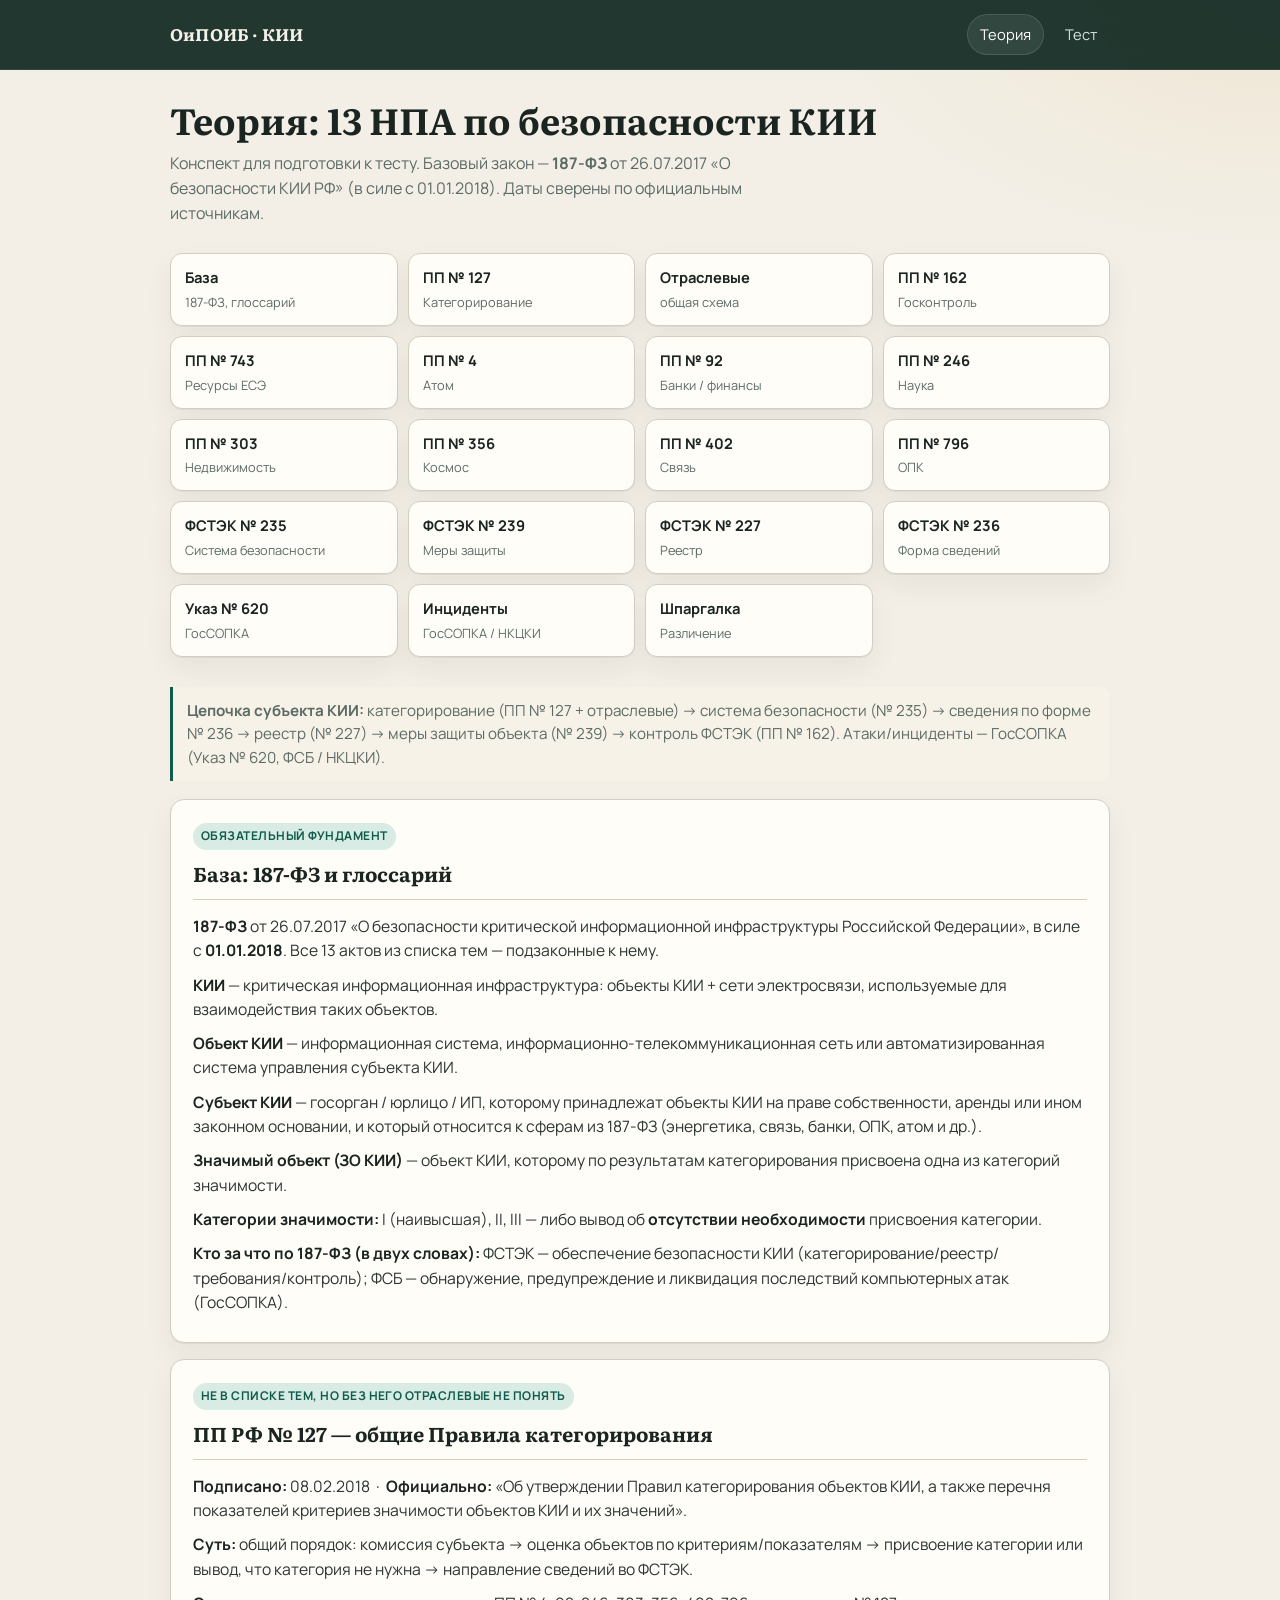
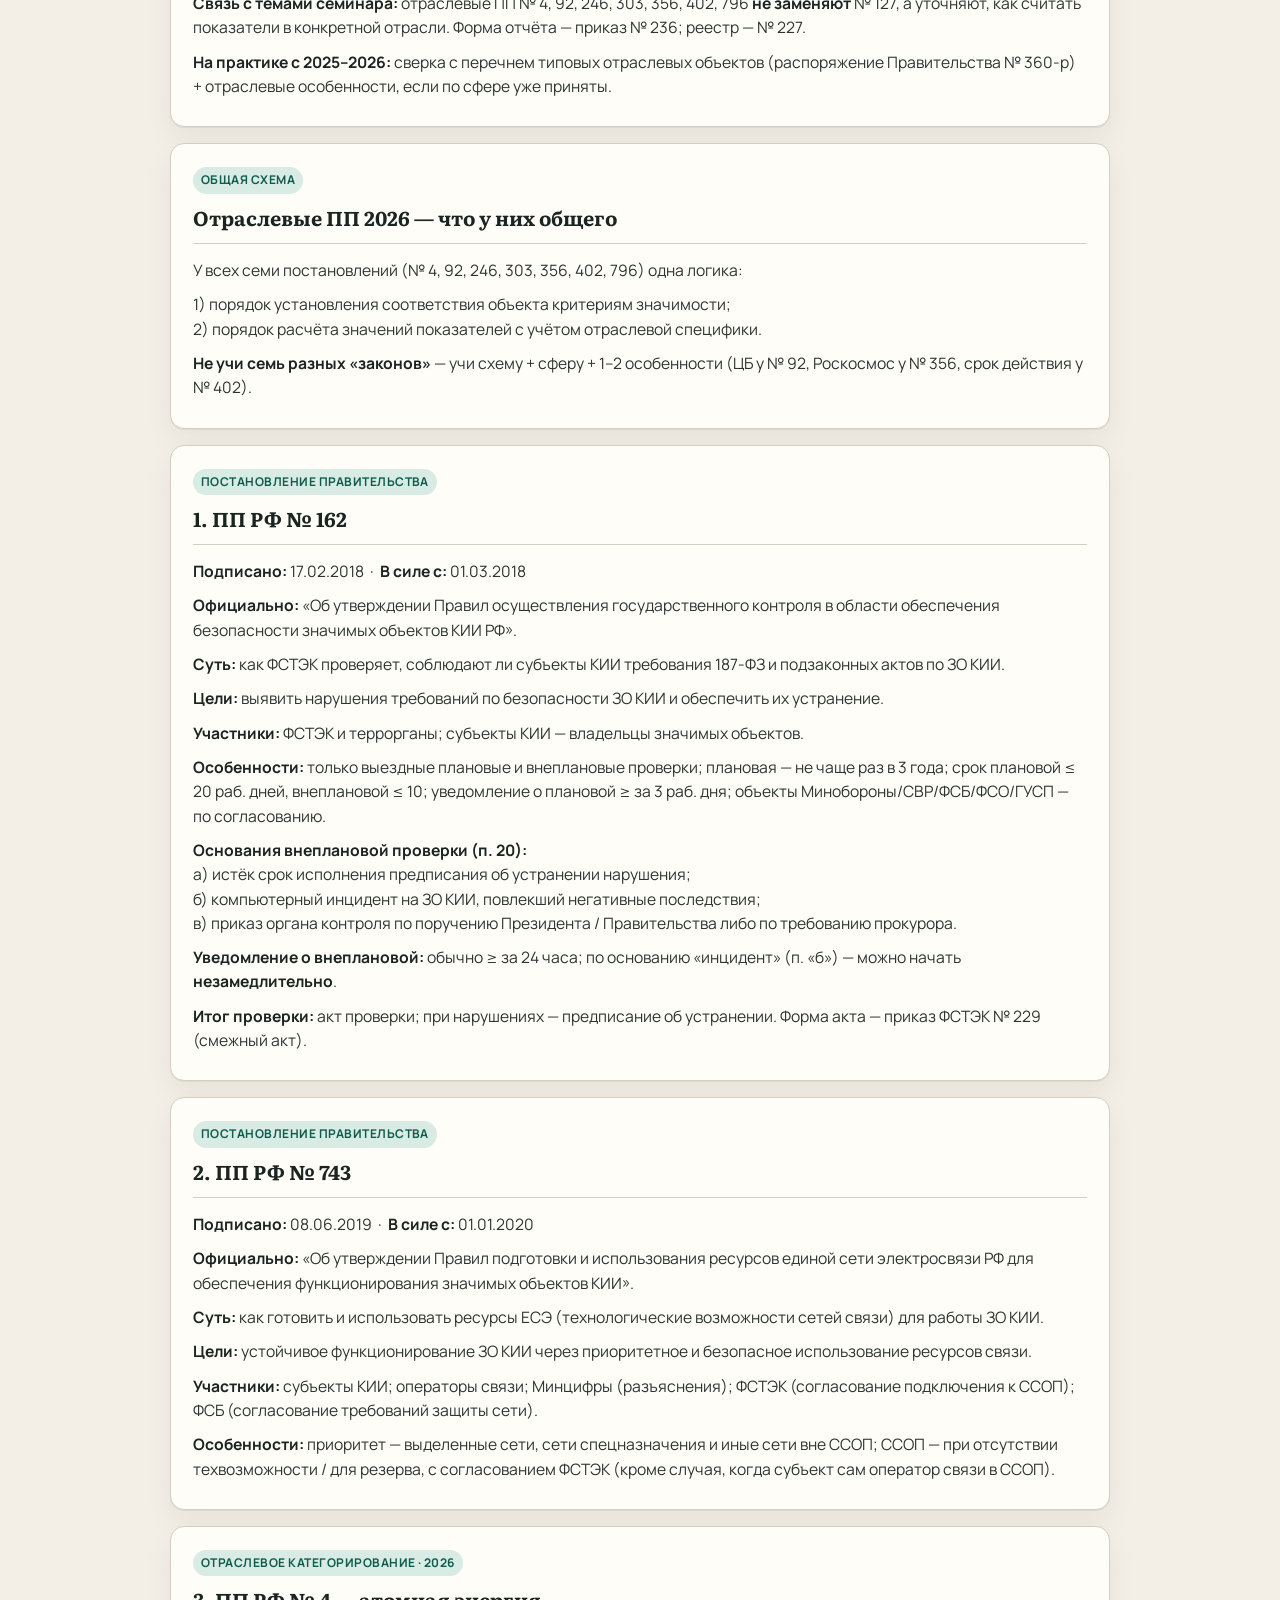
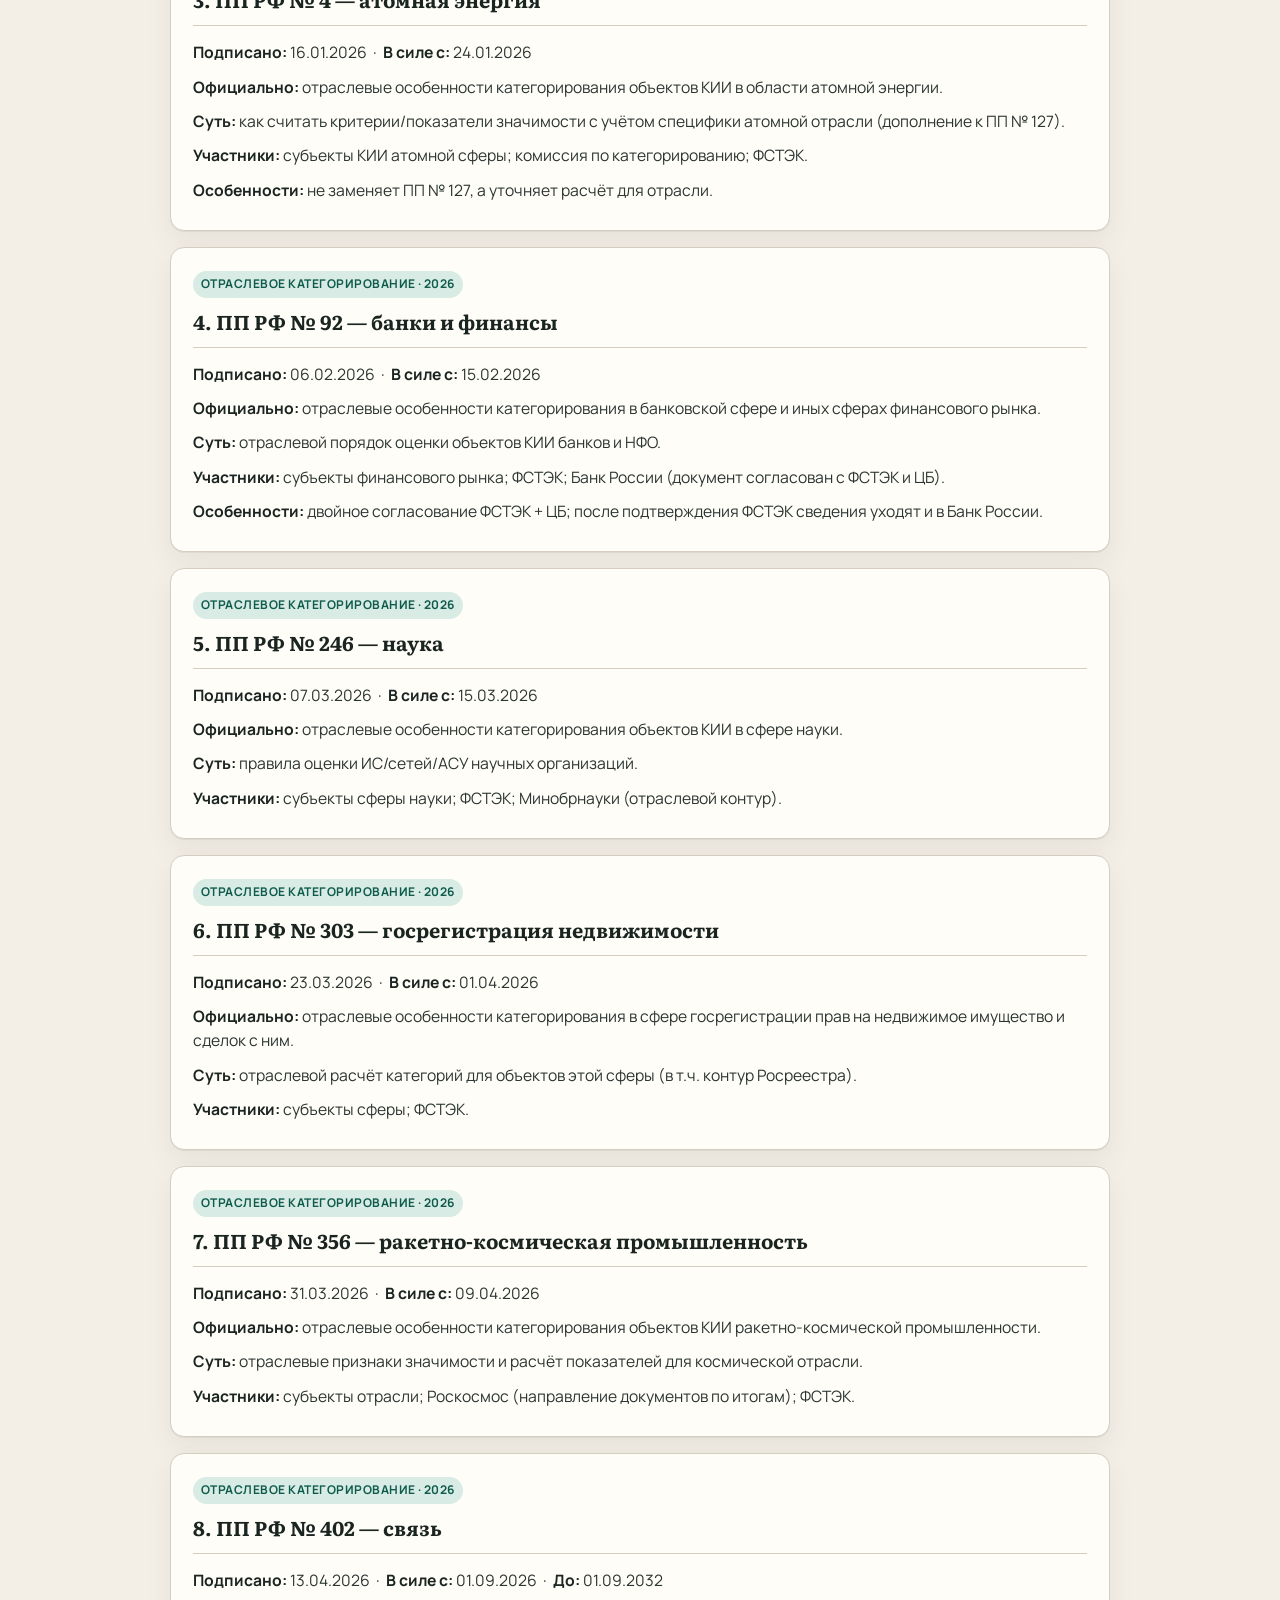
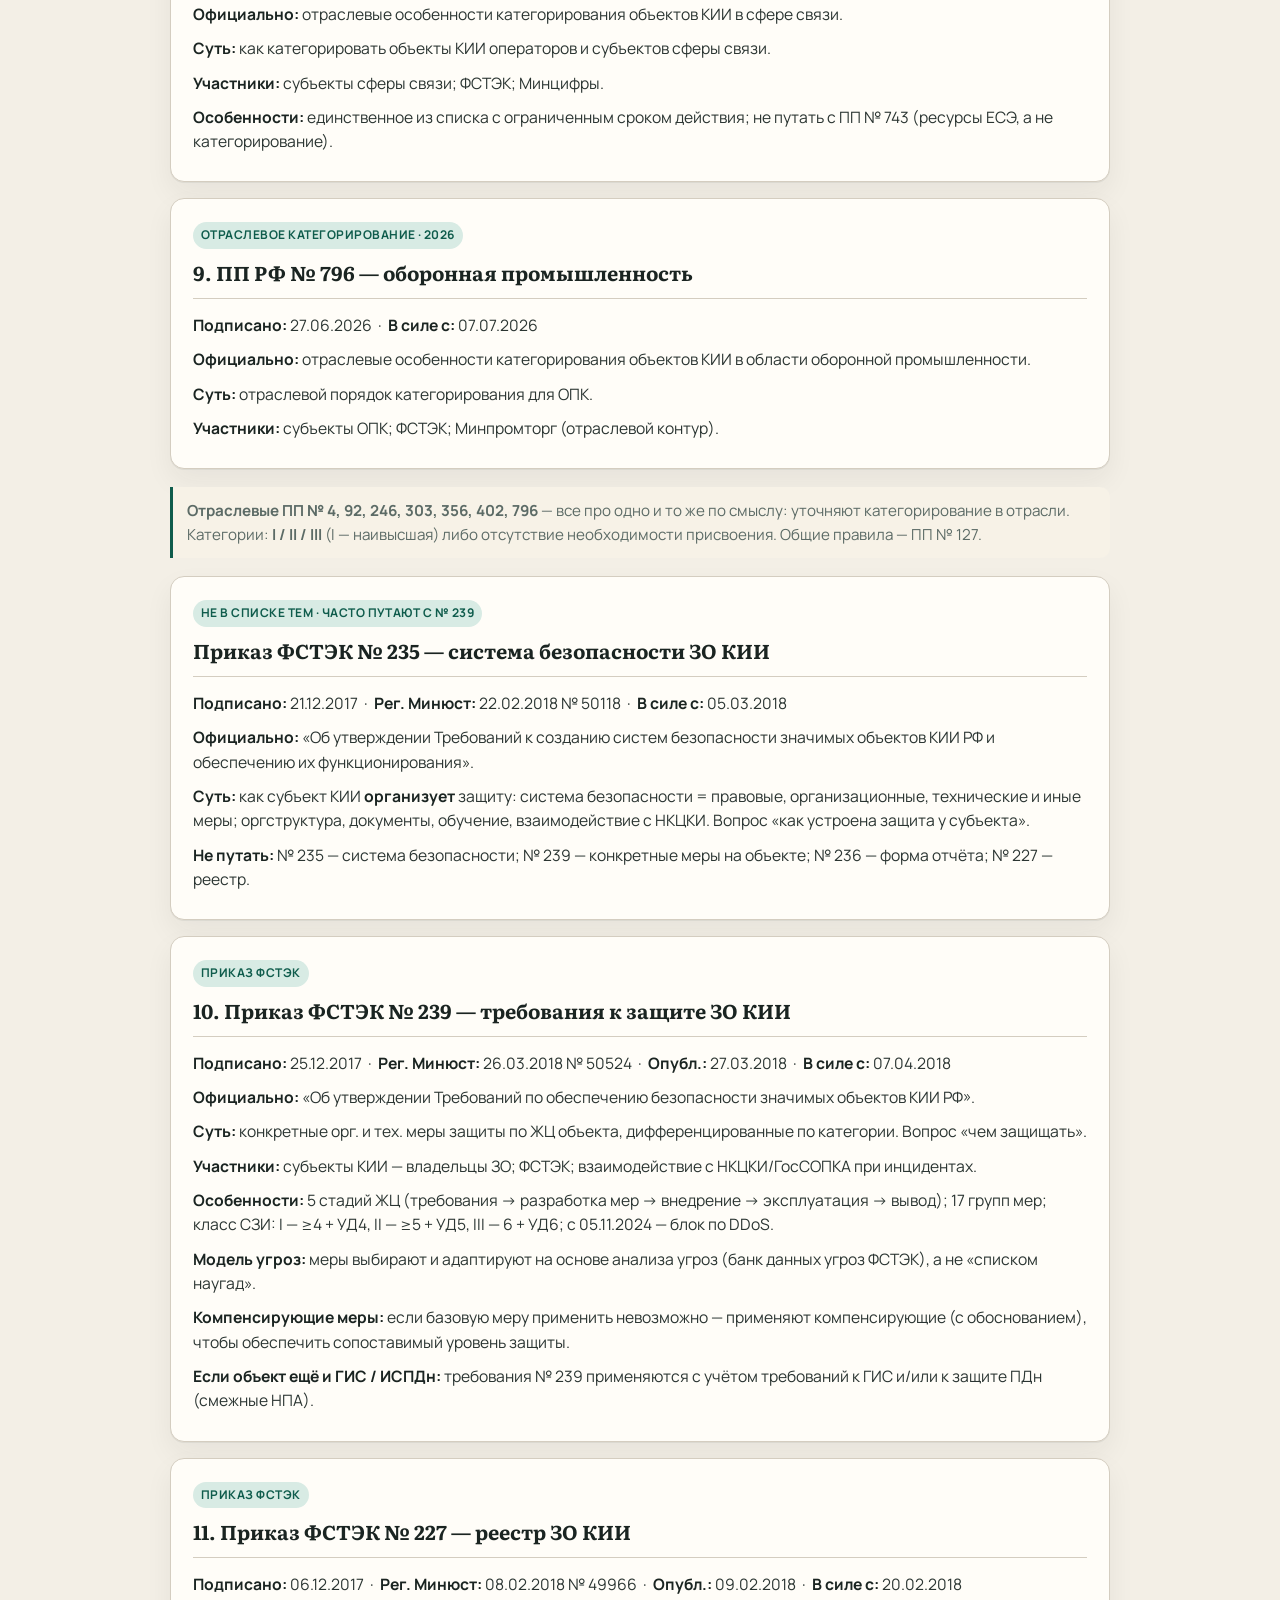
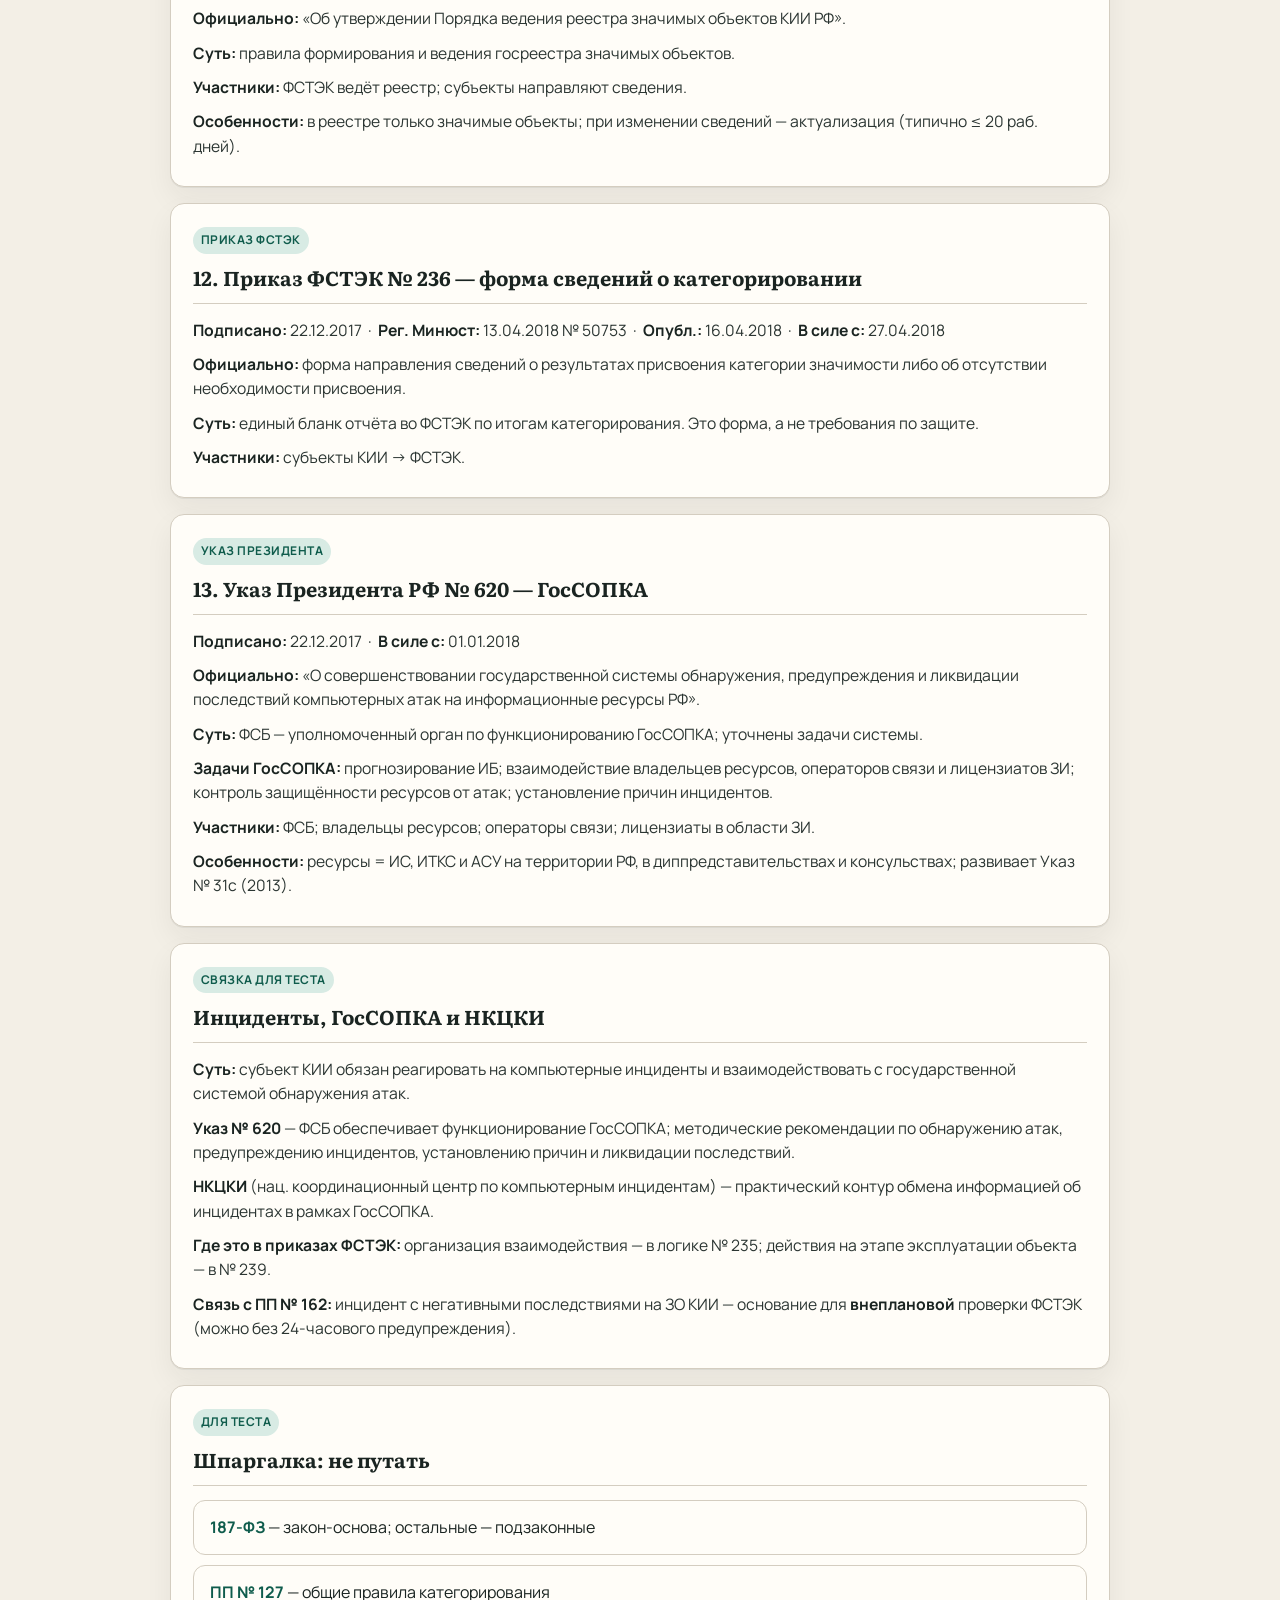
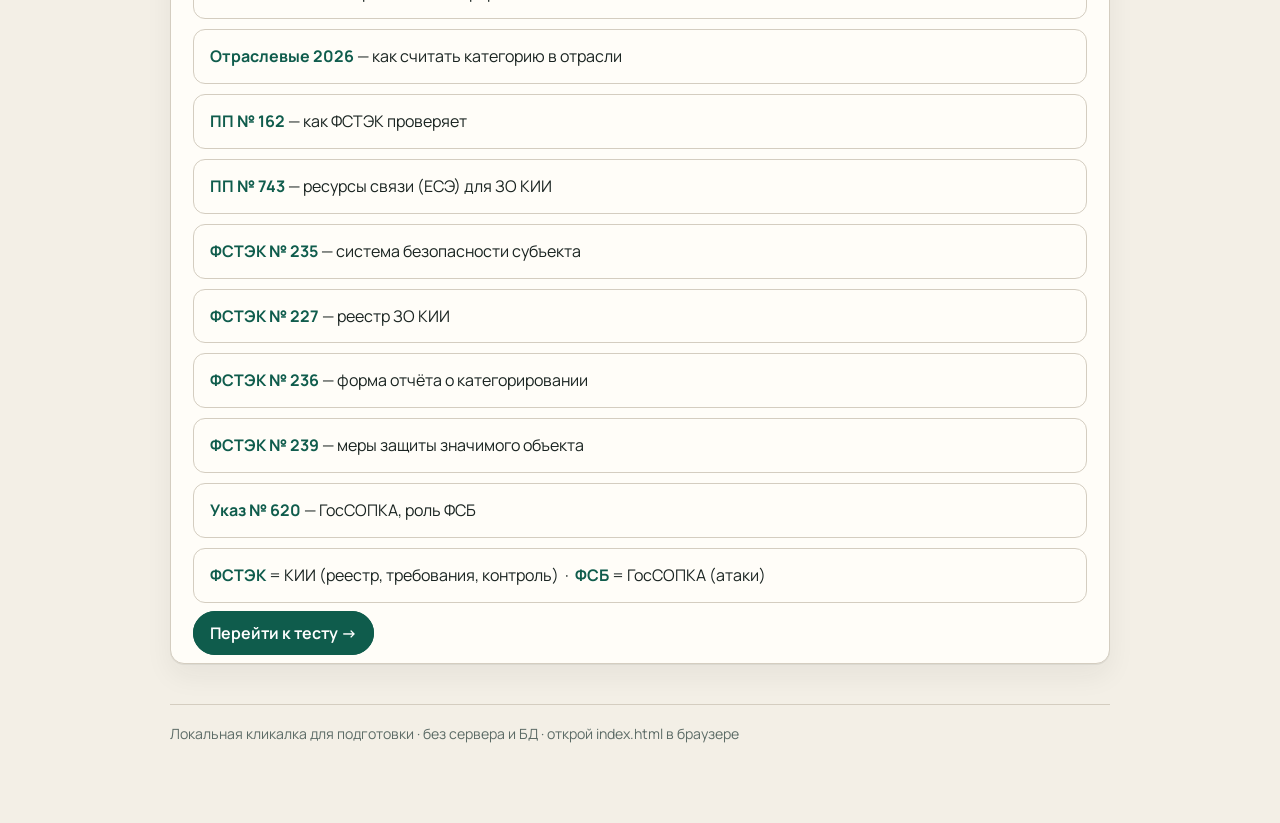
==== index.html @ 2109a276 "Add OiPOIB KII study site Static theory and quiz pages for exam prep." ====
<!DOCTYPE html>
<html lang="ru">
<head>
  <meta charset="UTF-8" />
  <meta name="viewport" content="width=device-width, initial-scale=1" />
  <title>ОиПОИБ — теория по КИИ</title>
  <link rel="preconnect" href="https://fonts.googleapis.com" />
  <link rel="preconnect" href="https://fonts.gstatic.com" crossorigin />
  <link href="https://fonts.googleapis.com/css2?family=Literata:opsz,wght@7..72,500;7..72,700&family=Manrope:wght@400;550;650;700&display=swap" rel="stylesheet" />
  <link rel="stylesheet" href="styles.css" />
</head>
<body>
  <header class="topbar">
    <div class="topbar-inner">
      <a class="brand" href="index.html">ОиПОИБ · КИИ</a>
      <nav class="nav">
        <a class="active" href="index.html">Теория</a>
        <a href="test.html">Тест</a>
      </nav>
    </div>
  </header>

  <main class="wrap">
    <section class="hero">
      <h1>Теория: 13 НПА по безопасности КИИ</h1>
      <p>
        Конспект для подготовки к тесту. Базовый закон —
        <b>187-ФЗ</b> от 26.07.2017 «О безопасности КИИ РФ» (в силе с 01.01.2018).
        Даты сверены по официальным источникам.
      </p>
    </section>

    <nav class="toc" aria-label="Содержание">
      <a href="#base"><b>База</b><small>187-ФЗ, глоссарий</small></a>
      <a href="#pp127"><b>ПП № 127</b><small>Категорирование</small></a>
      <a href="#sector"><b>Отраслевые</b><small>общая схема</small></a>
      <a href="#pp162"><b>ПП № 162</b><small>Госконтроль</small></a>
      <a href="#pp743"><b>ПП № 743</b><small>Ресурсы ЕСЭ</small></a>
      <a href="#pp4"><b>ПП № 4</b><small>Атом</small></a>
      <a href="#pp92"><b>ПП № 92</b><small>Банки / финансы</small></a>
      <a href="#pp246"><b>ПП № 246</b><small>Наука</small></a>
      <a href="#pp303"><b>ПП № 303</b><small>Недвижимость</small></a>
      <a href="#pp356"><b>ПП № 356</b><small>Космос</small></a>
      <a href="#pp402"><b>ПП № 402</b><small>Связь</small></a>
      <a href="#pp796"><b>ПП № 796</b><small>ОПК</small></a>
      <a href="#f235"><b>ФСТЭК № 235</b><small>Система безопасности</small></a>
      <a href="#f239"><b>ФСТЭК № 239</b><small>Меры защиты</small></a>
      <a href="#f227"><b>ФСТЭК № 227</b><small>Реестр</small></a>
      <a href="#f236"><b>ФСТЭК № 236</b><small>Форма сведений</small></a>
      <a href="#u620"><b>Указ № 620</b><small>ГосСОПКА</small></a>
      <a href="#incidents"><b>Инциденты</b><small>ГосСОПКА / НКЦКИ</small></a>
      <a href="#cheat"><b>Шпаргалка</b><small>Различение</small></a>
    </nav>

    <div class="note">
      <b>Цепочка субъекта КИИ:</b>
      категорирование (ПП № 127 + отраслевые) → система безопасности (№ 235) →
      сведения по форме № 236 → реестр (№ 227) → меры защиты объекта (№ 239) →
      контроль ФСТЭК (ПП № 162). Атаки/инциденты — ГосСОПКА (Указ № 620, ФСБ / НКЦКИ).
    </div>

    <!-- BASE -->
    <article class="doc" id="base">
      <div class="badge">Обязательный фундамент</div>
      <h2>База: 187-ФЗ и глоссарий</h2>
      <p class="field"><b>187-ФЗ</b> от 26.07.2017 «О безопасности критической информационной инфраструктуры Российской Федерации», в силе с <b>01.01.2018</b>. Все 13 актов из списка тем — подзаконные к нему.</p>
      <p class="field"><b>КИИ</b> — критическая информационная инфраструктура: объекты КИИ + сети электросвязи, используемые для взаимодействия таких объектов.</p>
      <p class="field"><b>Объект КИИ</b> — информационная система, информационно-телекоммуникационная сеть или автоматизированная система управления субъекта КИИ.</p>
      <p class="field"><b>Субъект КИИ</b> — госорган / юрлицо / ИП, которому принадлежат объекты КИИ на праве собственности, аренды или ином законном основании, и который относится к сферам из 187-ФЗ (энергетика, связь, банки, ОПК, атом и др.).</p>
      <p class="field"><b>Значимый объект (ЗО КИИ)</b> — объект КИИ, которому по результатам категорирования присвоена одна из категорий значимости.</p>
      <p class="field"><b>Категории значимости:</b> I (наивысшая), II, III — либо вывод об <b>отсутствии необходимости</b> присвоения категории.</p>
      <p class="field"><b>Кто за что по 187-ФЗ (в двух словах):</b> ФСТЭК — обеспечение безопасности КИИ (категорирование/реестр/требования/контроль); ФСБ — обнаружение, предупреждение и ликвидация последствий компьютерных атак (ГосСОПКА).</p>
    </article>

    <!-- 127 -->
    <article class="doc" id="pp127">
      <div class="badge">Не в списке тем, но без него отраслевые не понять</div>
      <h2>ПП РФ № 127 — общие Правила категорирования</h2>
      <p class="field"><b>Подписано:</b> 08.02.2018 &nbsp;·&nbsp; <b>Официально:</b> «Об утверждении Правил категорирования объектов КИИ, а также перечня показателей критериев значимости объектов КИИ и их значений».</p>
      <p class="field"><b>Суть:</b> общий порядок: комиссия субъекта → оценка объектов по критериям/показателям → присвоение категории или вывод, что категория не нужна → направление сведений во ФСТЭК.</p>
      <p class="field"><b>Связь с темами семинара:</b> отраслевые ПП № 4, 92, 246, 303, 356, 402, 796 <b>не заменяют</b> № 127, а уточняют, как считать показатели в конкретной отрасли. Форма отчёта — приказ № 236; реестр — № 227.</p>
      <p class="field"><b>На практике с 2025–2026:</b> сверка с перечнем типовых отраслевых объектов (распоряжение Правительства № 360-р) + отраслевые особенности, если по сфере уже приняты.</p>
    </article>

    <!-- sector common -->
    <article class="doc" id="sector">
      <div class="badge">Общая схема</div>
      <h2>Отраслевые ПП 2026 — что у них общего</h2>
      <p class="field">У всех семи постановлений (№ 4, 92, 246, 303, 356, 402, 796) одна логика:</p>
      <p class="field">1) порядок установления соответствия объекта критериям значимости;<br>
         2) порядок расчёта значений показателей с учётом отраслевой специфики.</p>
      <p class="field"><b>Не учи семь разных «законов»</b> — учи схему + сферу + 1–2 особенности (ЦБ у № 92, Роскосмос у № 356, срок действия у № 402).</p>
    </article>

    <!-- 162 -->
    <article class="doc" id="pp162">
      <div class="badge">Постановление Правительства</div>
      <h2>1. ПП РФ № 162</h2>
      <p class="field"><b>Подписано:</b> 17.02.2018 &nbsp;·&nbsp; <b>В силе с:</b> 01.03.2018</p>
      <p class="field"><b>Официально:</b> «Об утверждении Правил осуществления государственного контроля в области обеспечения безопасности значимых объектов КИИ РФ».</p>
      <p class="field"><b>Суть:</b> как ФСТЭК проверяет, соблюдают ли субъекты КИИ требования 187-ФЗ и подзаконных актов по ЗО КИИ.</p>
      <p class="field"><b>Цели:</b> выявить нарушения требований по безопасности ЗО КИИ и обеспечить их устранение.</p>
      <p class="field"><b>Участники:</b> ФСТЭК и террорганы; субъекты КИИ — владельцы значимых объектов.</p>
      <p class="field"><b>Особенности:</b> только выездные плановые и внеплановые проверки; плановая — не чаще раз в 3 года; срок плановой ≤ 20 раб. дней, внеплановой ≤ 10; уведомление о плановой ≥ за 3 раб. дня; объекты Минобороны/СВР/ФСБ/ФСО/ГУСП — по согласованию.</p>
      <p class="field"><b>Основания внеплановой проверки (п. 20):</b><br>
        а) истёк срок исполнения предписания об устранении нарушения;<br>
        б) компьютерный инцидент на ЗО КИИ, повлекший негативные последствия;<br>
        в) приказ органа контроля по поручению Президента / Правительства либо по требованию прокурора.</p>
      <p class="field"><b>Уведомление о внеплановой:</b> обычно ≥ за 24 часа; по основанию «инцидент» (п. «б») — можно начать <b>незамедлительно</b>.</p>
      <p class="field"><b>Итог проверки:</b> акт проверки; при нарушениях — предписание об устранении. Форма акта — приказ ФСТЭК № 229 (смежный акт).</p>
    </article>

    <!-- 743 -->
    <article class="doc" id="pp743">
      <div class="badge">Постановление Правительства</div>
      <h2>2. ПП РФ № 743</h2>
      <p class="field"><b>Подписано:</b> 08.06.2019 &nbsp;·&nbsp; <b>В силе с:</b> 01.01.2020</p>
      <p class="field"><b>Официально:</b> «Об утверждении Правил подготовки и использования ресурсов единой сети электросвязи РФ для обеспечения функционирования значимых объектов КИИ».</p>
      <p class="field"><b>Суть:</b> как готовить и использовать ресурсы ЕСЭ (технологические возможности сетей связи) для работы ЗО КИИ.</p>
      <p class="field"><b>Цели:</b> устойчивое функционирование ЗО КИИ через приоритетное и безопасное использование ресурсов связи.</p>
      <p class="field"><b>Участники:</b> субъекты КИИ; операторы связи; Минцифры (разъяснения); ФСТЭК (согласование подключения к ССОП); ФСБ (согласование требований защиты сети).</p>
      <p class="field"><b>Особенности:</b> приоритет — выделенные сети, сети спецназначения и иные сети вне ССОП; ССОП — при отсутствии техвозможности / для резерва, с согласованием ФСТЭК (кроме случая, когда субъект сам оператор связи в ССОП).</p>
    </article>

    <!-- 4 -->
    <article class="doc" id="pp4">
      <div class="badge">Отраслевое категорирование · 2026</div>
      <h2>3. ПП РФ № 4 — атомная энергия</h2>
      <p class="field"><b>Подписано:</b> 16.01.2026 &nbsp;·&nbsp; <b>В силе с:</b> 24.01.2026</p>
      <p class="field"><b>Официально:</b> отраслевые особенности категорирования объектов КИИ в области атомной энергии.</p>
      <p class="field"><b>Суть:</b> как считать критерии/показатели значимости с учётом специфики атомной отрасли (дополнение к ПП № 127).</p>
      <p class="field"><b>Участники:</b> субъекты КИИ атомной сферы; комиссия по категорированию; ФСТЭК.</p>
      <p class="field"><b>Особенности:</b> не заменяет ПП № 127, а уточняет расчёт для отрасли.</p>
    </article>

    <!-- 92 -->
    <article class="doc" id="pp92">
      <div class="badge">Отраслевое категорирование · 2026</div>
      <h2>4. ПП РФ № 92 — банки и финансы</h2>
      <p class="field"><b>Подписано:</b> 06.02.2026 &nbsp;·&nbsp; <b>В силе с:</b> 15.02.2026</p>
      <p class="field"><b>Официально:</b> отраслевые особенности категорирования в банковской сфере и иных сферах финансового рынка.</p>
      <p class="field"><b>Суть:</b> отраслевой порядок оценки объектов КИИ банков и НФО.</p>
      <p class="field"><b>Участники:</b> субъекты финансового рынка; ФСТЭК; Банк России (документ согласован с ФСТЭК и ЦБ).</p>
      <p class="field"><b>Особенности:</b> двойное согласование ФСТЭК + ЦБ; после подтверждения ФСТЭК сведения уходят и в Банк России.</p>
    </article>

    <!-- 246 -->
    <article class="doc" id="pp246">
      <div class="badge">Отраслевое категорирование · 2026</div>
      <h2>5. ПП РФ № 246 — наука</h2>
      <p class="field"><b>Подписано:</b> 07.03.2026 &nbsp;·&nbsp; <b>В силе с:</b> 15.03.2026</p>
      <p class="field"><b>Официально:</b> отраслевые особенности категорирования объектов КИИ в сфере науки.</p>
      <p class="field"><b>Суть:</b> правила оценки ИС/сетей/АСУ научных организаций.</p>
      <p class="field"><b>Участники:</b> субъекты сферы науки; ФСТЭК; Минобрнауки (отраслевой контур).</p>
    </article>

    <!-- 303 -->
    <article class="doc" id="pp303">
      <div class="badge">Отраслевое категорирование · 2026</div>
      <h2>6. ПП РФ № 303 — госрегистрация недвижимости</h2>
      <p class="field"><b>Подписано:</b> 23.03.2026 &nbsp;·&nbsp; <b>В силе с:</b> 01.04.2026</p>
      <p class="field"><b>Официально:</b> отраслевые особенности категорирования в сфере госрегистрации прав на недвижимое имущество и сделок с ним.</p>
      <p class="field"><b>Суть:</b> отраслевой расчёт категорий для объектов этой сферы (в т.ч. контур Росреестра).</p>
      <p class="field"><b>Участники:</b> субъекты сферы; ФСТЭК.</p>
    </article>

    <!-- 356 -->
    <article class="doc" id="pp356">
      <div class="badge">Отраслевое категорирование · 2026</div>
      <h2>7. ПП РФ № 356 — ракетно-космическая промышленность</h2>
      <p class="field"><b>Подписано:</b> 31.03.2026 &nbsp;·&nbsp; <b>В силе с:</b> 09.04.2026</p>
      <p class="field"><b>Официально:</b> отраслевые особенности категорирования объектов КИИ ракетно-космической промышленности.</p>
      <p class="field"><b>Суть:</b> отраслевые признаки значимости и расчёт показателей для космической отрасли.</p>
      <p class="field"><b>Участники:</b> субъекты отрасли; Роскосмос (направление документов по итогам); ФСТЭК.</p>
    </article>

    <!-- 402 -->
    <article class="doc" id="pp402">
      <div class="badge">Отраслевое категорирование · 2026</div>
      <h2>8. ПП РФ № 402 — связь</h2>
      <p class="field"><b>Подписано:</b> 13.04.2026 &nbsp;·&nbsp; <b>В силе с:</b> 01.09.2026 &nbsp;·&nbsp; <b>До:</b> 01.09.2032</p>
      <p class="field"><b>Официально:</b> отраслевые особенности категорирования объектов КИИ в сфере связи.</p>
      <p class="field"><b>Суть:</b> как категорировать объекты КИИ операторов и субъектов сферы связи.</p>
      <p class="field"><b>Участники:</b> субъекты сферы связи; ФСТЭК; Минцифры.</p>
      <p class="field"><b>Особенности:</b> единственное из списка с ограниченным сроком действия; не путать с ПП № 743 (ресурсы ЕСЭ, а не категорирование).</p>
    </article>

    <!-- 796 -->
    <article class="doc" id="pp796">
      <div class="badge">Отраслевое категорирование · 2026</div>
      <h2>9. ПП РФ № 796 — оборонная промышленность</h2>
      <p class="field"><b>Подписано:</b> 27.06.2026 &nbsp;·&nbsp; <b>В силе с:</b> 07.07.2026</p>
      <p class="field"><b>Официально:</b> отраслевые особенности категорирования объектов КИИ в области оборонной промышленности.</p>
      <p class="field"><b>Суть:</b> отраслевой порядок категорирования для ОПК.</p>
      <p class="field"><b>Участники:</b> субъекты ОПК; ФСТЭК; Минпромторг (отраслевой контур).</p>
    </article>

    <div class="note">
      <b>Отраслевые ПП № 4, 92, 246, 303, 356, 402, 796</b> — все про одно и то же по смыслу:
      уточняют категорирование в отрасли. Категории: <b>I / II / III</b> (I — наивысшая)
      либо отсутствие необходимости присвоения. Общие правила — ПП № 127.
    </div>

    <!-- 235 -->
    <article class="doc" id="f235">
      <div class="badge">Не в списке тем · часто путают с № 239</div>
      <h2>Приказ ФСТЭК № 235 — система безопасности ЗО КИИ</h2>
      <p class="field"><b>Подписано:</b> 21.12.2017 &nbsp;·&nbsp; <b>Рег. Минюст:</b> 22.02.2018 № 50118 &nbsp;·&nbsp; <b>В силе с:</b> 05.03.2018</p>
      <p class="field"><b>Официально:</b> «Об утверждении Требований к созданию систем безопасности значимых объектов КИИ РФ и обеспечению их функционирования».</p>
      <p class="field"><b>Суть:</b> как субъект КИИ <b>организует</b> защиту: система безопасности = правовые, организационные, технические и иные меры; оргструктура, документы, обучение, взаимодействие с НКЦКИ. Вопрос «как устроена защита у субъекта».</p>
      <p class="field"><b>Не путать:</b> № 235 — система безопасности; № 239 — конкретные меры на объекте; № 236 — форма отчёта; № 227 — реестр.</p>
    </article>

    <!-- 239 -->
    <article class="doc" id="f239">
      <div class="badge">Приказ ФСТЭК</div>
      <h2>10. Приказ ФСТЭК № 239 — требования к защите ЗО КИИ</h2>
      <p class="field"><b>Подписано:</b> 25.12.2017 &nbsp;·&nbsp; <b>Рег. Минюст:</b> 26.03.2018 № 50524 &nbsp;·&nbsp; <b>Опубл.:</b> 27.03.2018 &nbsp;·&nbsp; <b>В силе с:</b> 07.04.2018</p>
      <p class="field"><b>Официально:</b> «Об утверждении Требований по обеспечению безопасности значимых объектов КИИ РФ».</p>
      <p class="field"><b>Суть:</b> конкретные орг. и тех. меры защиты по ЖЦ объекта, дифференцированные по категории. Вопрос «чем защищать».</p>
      <p class="field"><b>Участники:</b> субъекты КИИ — владельцы ЗО; ФСТЭК; взаимодействие с НКЦКИ/ГосСОПКА при инцидентах.</p>
      <p class="field"><b>Особенности:</b> 5 стадий ЖЦ (требования → разработка мер → внедрение → эксплуатация → вывод); 17 групп мер; класс СЗИ: I — ≥4 + УД4, II — ≥5 + УД5, III — 6 + УД6; с 05.11.2024 — блок по DDoS.</p>
      <p class="field"><b>Модель угроз:</b> меры выбирают и адаптируют на основе анализа угроз (банк данных угроз ФСТЭК), а не «списком наугад».</p>
      <p class="field"><b>Компенсирующие меры:</b> если базовую меру применить невозможно — применяют компенсирующие (с обоснованием), чтобы обеспечить сопоставимый уровень защиты.</p>
      <p class="field"><b>Если объект ещё и ГИС / ИСПДн:</b> требования № 239 применяются с учётом требований к ГИС и/или к защите ПДн (смежные НПА).</p>
    </article>

    <!-- 227 -->
    <article class="doc" id="f227">
      <div class="badge">Приказ ФСТЭК</div>
      <h2>11. Приказ ФСТЭК № 227 — реестр ЗО КИИ</h2>
      <p class="field"><b>Подписано:</b> 06.12.2017 &nbsp;·&nbsp; <b>Рег. Минюст:</b> 08.02.2018 № 49966 &nbsp;·&nbsp; <b>Опубл.:</b> 09.02.2018 &nbsp;·&nbsp; <b>В силе с:</b> 20.02.2018</p>
      <p class="field"><b>Официально:</b> «Об утверждении Порядка ведения реестра значимых объектов КИИ РФ».</p>
      <p class="field"><b>Суть:</b> правила формирования и ведения госреестра значимых объектов.</p>
      <p class="field"><b>Участники:</b> ФСТЭК ведёт реестр; субъекты направляют сведения.</p>
      <p class="field"><b>Особенности:</b> в реестре только значимые объекты; при изменении сведений — актуализация (типично ≤ 20 раб. дней).</p>
    </article>

    <!-- 236 -->
    <article class="doc" id="f236">
      <div class="badge">Приказ ФСТЭК</div>
      <h2>12. Приказ ФСТЭК № 236 — форма сведений о категорировании</h2>
      <p class="field"><b>Подписано:</b> 22.12.2017 &nbsp;·&nbsp; <b>Рег. Минюст:</b> 13.04.2018 № 50753 &nbsp;·&nbsp; <b>Опубл.:</b> 16.04.2018 &nbsp;·&nbsp; <b>В силе с:</b> 27.04.2018</p>
      <p class="field"><b>Официально:</b> форма направления сведений о результатах присвоения категории значимости либо об отсутствии необходимости присвоения.</p>
      <p class="field"><b>Суть:</b> единый бланк отчёта во ФСТЭК по итогам категорирования. Это форма, а не требования по защите.</p>
      <p class="field"><b>Участники:</b> субъекты КИИ → ФСТЭК.</p>
    </article>

    <!-- 620 -->
    <article class="doc" id="u620">
      <div class="badge">Указ Президента</div>
      <h2>13. Указ Президента РФ № 620 — ГосСОПКА</h2>
      <p class="field"><b>Подписано:</b> 22.12.2017 &nbsp;·&nbsp; <b>В силе с:</b> 01.01.2018</p>
      <p class="field"><b>Официально:</b> «О совершенствовании государственной системы обнаружения, предупреждения и ликвидации последствий компьютерных атак на информационные ресурсы РФ».</p>
      <p class="field"><b>Суть:</b> ФСБ — уполномоченный орган по функционированию ГосСОПКА; уточнены задачи системы.</p>
      <p class="field"><b>Задачи ГосСОПКА:</b> прогнозирование ИБ; взаимодействие владельцев ресурсов, операторов связи и лицензиатов ЗИ; контроль защищённости ресурсов от атак; установление причин инцидентов.</p>
      <p class="field"><b>Участники:</b> ФСБ; владельцы ресурсов; операторы связи; лицензиаты в области ЗИ.</p>
      <p class="field"><b>Особенности:</b> ресурсы = ИС, ИТКС и АСУ на территории РФ, в диппредставительствах и консульствах; развивает Указ № 31с (2013).</p>
    </article>

    <!-- incidents -->
    <article class="doc" id="incidents">
      <div class="badge">Связка для теста</div>
      <h2>Инциденты, ГосСОПКА и НКЦКИ</h2>
      <p class="field"><b>Суть:</b> субъект КИИ обязан реагировать на компьютерные инциденты и взаимодействовать с государственной системой обнаружения атак.</p>
      <p class="field"><b>Указ № 620</b> — ФСБ обеспечивает функционирование ГосСОПКА; методические рекомендации по обнаружению атак, предупреждению инцидентов, установлению причин и ликвидации последствий.</p>
      <p class="field"><b>НКЦКИ</b> (нац. координационный центр по компьютерным инцидентам) — практический контур обмена информацией об инцидентах в рамках ГосСОПКА.</p>
      <p class="field"><b>Где это в приказах ФСТЭК:</b> организация взаимодействия — в логике № 235; действия на этапе эксплуатации объекта — в № 239.</p>
      <p class="field"><b>Связь с ПП № 162:</b> инцидент с негативными последствиями на ЗО КИИ — основание для <b>внеплановой</b> проверки ФСТЭК (можно без 24-часового предупреждения).</p>
    </article>

    <section class="doc" id="cheat">
      <div class="badge">Для теста</div>
      <h2>Шпаргалка: не путать</h2>
      <div class="cheat">
        <div><strong>187-ФЗ</strong> — закон-основа; остальные — подзаконные</div>
        <div><strong>ПП № 127</strong> — общие правила категорирования</div>
        <div><strong>Отраслевые 2026</strong> — как считать категорию в отрасли</div>
        <div><strong>ПП № 162</strong> — как ФСТЭК проверяет</div>
        <div><strong>ПП № 743</strong> — ресурсы связи (ЕСЭ) для ЗО КИИ</div>
        <div><strong>ФСТЭК № 235</strong> — система безопасности субъекта</div>
        <div><strong>ФСТЭК № 227</strong> — реестр ЗО КИИ</div>
        <div><strong>ФСТЭК № 236</strong> — форма отчёта о категорировании</div>
        <div><strong>ФСТЭК № 239</strong> — меры защиты значимого объекта</div>
        <div><strong>Указ № 620</strong> — ГосСОПКА, роль ФСБ</div>
        <div><strong>ФСТЭК</strong> = КИИ (реестр, требования, контроль) &nbsp;·&nbsp; <strong>ФСБ</strong> = ГосСОПКА (атаки)</div>
      </div>
      <p style="margin:18px 0 0">
        <a class="btn" href="test.html">Перейти к тесту →</a>
      </p>
    </section>

    <p class="footer">Локальная кликалка для подготовки · без сервера и БД · открой index.html в браузере</p>
  </main>
</body>
</html>
---- styles.css ----
:root {
  --bg: #f3efe6;
  --bg-card: #fffdf8;
  --ink: #1a2421;
  --muted: #5c6b66;
  --line: #d4cdc0;
  --accent: #0f5c4c;
  --accent-soft: #d8ebe4;
  --ok: #1f7a4d;
  --ok-bg: #e4f5eb;
  --bad: #a33a2c;
  --bad-bg: #fcecea;
  --nav: #102820;
  --shadow: 0 1px 0 rgba(26, 36, 33, 0.06), 0 12px 28px rgba(26, 36, 33, 0.06);
  --radius: 14px;
  --font: "Manrope", "Segoe UI", sans-serif;
  --serif: "Literata", Georgia, serif;
}

* { box-sizing: border-box; }

html { scroll-behavior: smooth; }

body {
  margin: 0;
  font-family: var(--font);
  color: var(--ink);
  background:
    radial-gradient(1200px 600px at 10% -10%, #e7f0ea 0%, transparent 55%),
    radial-gradient(900px 500px at 100% 0%, #efe6d4 0%, transparent 50%),
    var(--bg);
  line-height: 1.55;
  min-height: 100vh;
}

a { color: var(--accent); text-decoration: none; }
a:hover { text-decoration: underline; }

.topbar {
  position: sticky;
  top: 0;
  z-index: 20;
  background: color-mix(in srgb, var(--nav) 92%, transparent);
  backdrop-filter: blur(10px);
  color: #f5f1e8;
  border-bottom: 1px solid rgba(255,255,255,0.08);
}

.topbar-inner {
  max-width: 980px;
  margin: 0 auto;
  padding: 14px 20px;
  display: flex;
  align-items: center;
  justify-content: space-between;
  gap: 16px;
}

.brand {
  font-family: var(--serif);
  font-weight: 700;
  font-size: 1.05rem;
  color: #f5f1e8;
  text-decoration: none;
  letter-spacing: 0.01em;
}

.brand:hover { text-decoration: none; opacity: 0.92; }

.nav {
  display: flex;
  gap: 8px;
  flex-wrap: wrap;
}

.nav a {
  color: #d8e6df;
  text-decoration: none;
  padding: 8px 12px;
  border-radius: 999px;
  font-size: 0.92rem;
  border: 1px solid transparent;
}

.nav a:hover,
.nav a.active {
  background: rgba(255,255,255,0.08);
  border-color: rgba(255,255,255,0.12);
  color: #fff;
  text-decoration: none;
}

.wrap {
  max-width: 980px;
  margin: 0 auto;
  padding: 28px 20px 64px;
}

.hero {
  margin-bottom: 28px;
}

.hero h1 {
  font-family: var(--serif);
  font-size: clamp(1.7rem, 3vw, 2.25rem);
  line-height: 1.2;
  margin: 0 0 10px;
  color: var(--ink);
}

.hero p {
  margin: 0;
  color: var(--muted);
  max-width: 62ch;
}

.toc {
  display: grid;
  grid-template-columns: repeat(auto-fill, minmax(200px, 1fr));
  gap: 10px;
  margin: 22px 0 30px;
}

.toc a {
  display: block;
  background: var(--bg-card);
  border: 1px solid var(--line);
  border-radius: 12px;
  padding: 12px 14px;
  color: var(--ink);
  text-decoration: none;
  box-shadow: var(--shadow);
  font-size: 0.92rem;
  transition: transform 0.15s ease, border-color 0.15s ease;
}

.toc a:hover {
  transform: translateY(-1px);
  border-color: var(--accent);
  text-decoration: none;
}

.toc a small {
  display: block;
  color: var(--muted);
  margin-top: 4px;
  font-size: 0.8rem;
}

.doc {
  background: var(--bg-card);
  border: 1px solid var(--line);
  border-radius: var(--radius);
  padding: 22px 22px 18px;
  margin-bottom: 16px;
  box-shadow: var(--shadow);
  scroll-margin-top: 72px;
}

.doc h2 {
  font-family: var(--serif);
  font-size: 1.25rem;
  margin: 0 0 14px;
  padding-bottom: 10px;
  border-bottom: 1px solid var(--line);
}

.badge {
  display: inline-block;
  font-family: var(--font);
  font-size: 0.75rem;
  font-weight: 700;
  letter-spacing: 0.04em;
  text-transform: uppercase;
  color: var(--accent);
  background: var(--accent-soft);
  padding: 4px 8px;
  border-radius: 999px;
  margin-bottom: 8px;
}

.field {
  margin: 0 0 10px;
  font-size: 0.98rem;
}

.field b {
  color: var(--ink);
}

.field span,
.field {
  color: #2b3532;
}

.note {
  background: #f7f2e7;
  border-left: 3px solid var(--accent);
  padding: 12px 14px;
  border-radius: 0 10px 10px 0;
  color: var(--muted);
  margin: 18px 0;
  font-size: 0.95rem;
}

.cheat {
  display: grid;
  gap: 10px;
}

.cheat div {
  background: var(--bg-card);
  border: 1px solid var(--line);
  border-radius: 12px;
  padding: 14px 16px;
}

.cheat strong { color: var(--accent); }

/* TEST */
.toolbar {
  display: flex;
  flex-wrap: wrap;
  gap: 12px;
  align-items: center;
  justify-content: space-between;
  margin-bottom: 18px;
}

.stats {
  display: flex;
  gap: 10px;
  flex-wrap: wrap;
}

.pill {
  background: var(--bg-card);
  border: 1px solid var(--line);
  border-radius: 999px;
  padding: 8px 12px;
  font-size: 0.88rem;
  color: var(--muted);
}

.pill strong { color: var(--ink); }

.btn {
  appearance: none;
  border: 1px solid var(--accent);
  background: var(--accent);
  color: #fff;
  border-radius: 999px;
  padding: 10px 16px;
  font: inherit;
  font-weight: 650;
  cursor: pointer;
}

.btn:hover { filter: brightness(1.05); }

.btn.ghost {
  background: transparent;
  color: var(--accent);
}

.filters {
  display: flex;
  flex-wrap: wrap;
  gap: 8px;
  margin-bottom: 18px;
}

.chip {
  appearance: none;
  border: 1px solid var(--line);
  background: var(--bg-card);
  color: var(--muted);
  border-radius: 999px;
  padding: 8px 12px;
  font: inherit;
  font-size: 0.88rem;
  cursor: pointer;
}

.chip.active {
  border-color: var(--accent);
  color: var(--accent);
  background: var(--accent-soft);
}

.q {
  background: var(--bg-card);
  border: 1px solid var(--line);
  border-radius: var(--radius);
  padding: 18px;
  margin-bottom: 14px;
  box-shadow: var(--shadow);
}

.q-head {
  display: flex;
  justify-content: space-between;
  gap: 10px;
  align-items: flex-start;
  margin-bottom: 10px;
}

.q-num {
  font-size: 0.78rem;
  font-weight: 700;
  letter-spacing: 0.04em;
  text-transform: uppercase;
  color: var(--muted);
}

.q-cat {
  font-size: 0.75rem;
  color: var(--accent);
  background: var(--accent-soft);
  padding: 3px 8px;
  border-radius: 999px;
  white-space: nowrap;
}

.q h3 {
  margin: 0 0 12px;
  font-size: 1.02rem;
  font-weight: 650;
  line-height: 1.4;
}

.options {
  display: grid;
  gap: 8px;
}

.opt {
  text-align: left;
  width: 100%;
  appearance: none;
  border: 1px solid var(--line);
  background: #fff;
  border-radius: 12px;
  padding: 12px 14px;
  font: inherit;
  cursor: pointer;
  color: var(--ink);
  transition: border-color 0.15s ease, background 0.15s ease;
}

.opt:hover:not(:disabled) {
  border-color: var(--accent);
}

.opt:disabled { cursor: default; }

.opt.correct {
  border-color: var(--ok);
  background: var(--ok-bg);
}

.opt.wrong {
  border-color: var(--bad);
  background: var(--bad-bg);
}

.opt.missed {
  border-color: var(--ok);
  background: var(--ok-bg);
  outline: 2px dashed color-mix(in srgb, var(--ok) 45%, transparent);
}

.feedback {
  margin-top: 12px;
  padding: 10px 12px;
  border-radius: 10px;
  font-size: 0.92rem;
  display: none;
}

.feedback.show { display: block; }

.feedback.ok {
  background: var(--ok-bg);
  color: var(--ok);
}

.feedback.bad {
  background: var(--bad-bg);
  color: var(--bad);
}

.footer {
  margin-top: 40px;
  padding-top: 18px;
  border-top: 1px solid var(--line);
  color: var(--muted);
  font-size: 0.88rem;
}

@media (max-width: 640px) {
  .topbar-inner { flex-direction: column; align-items: flex-start; }
  .doc { padding: 16px; }
}
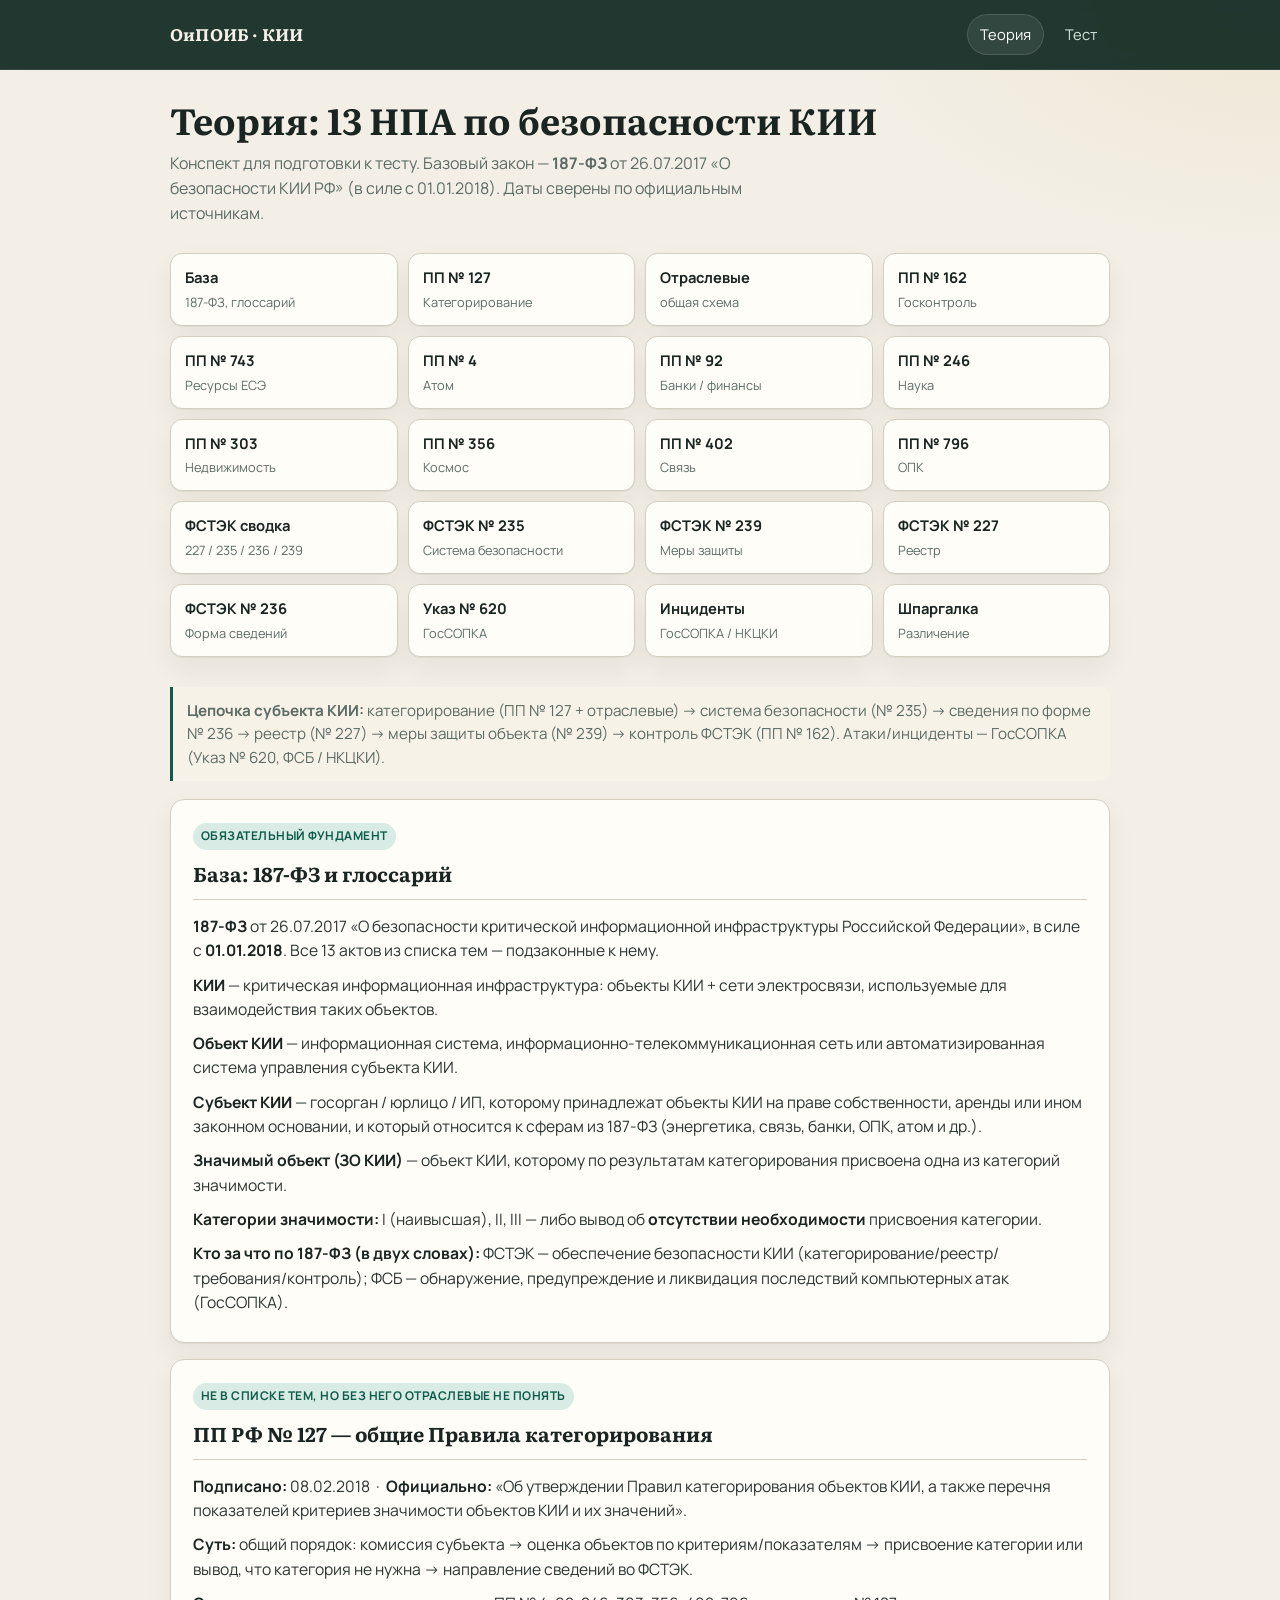
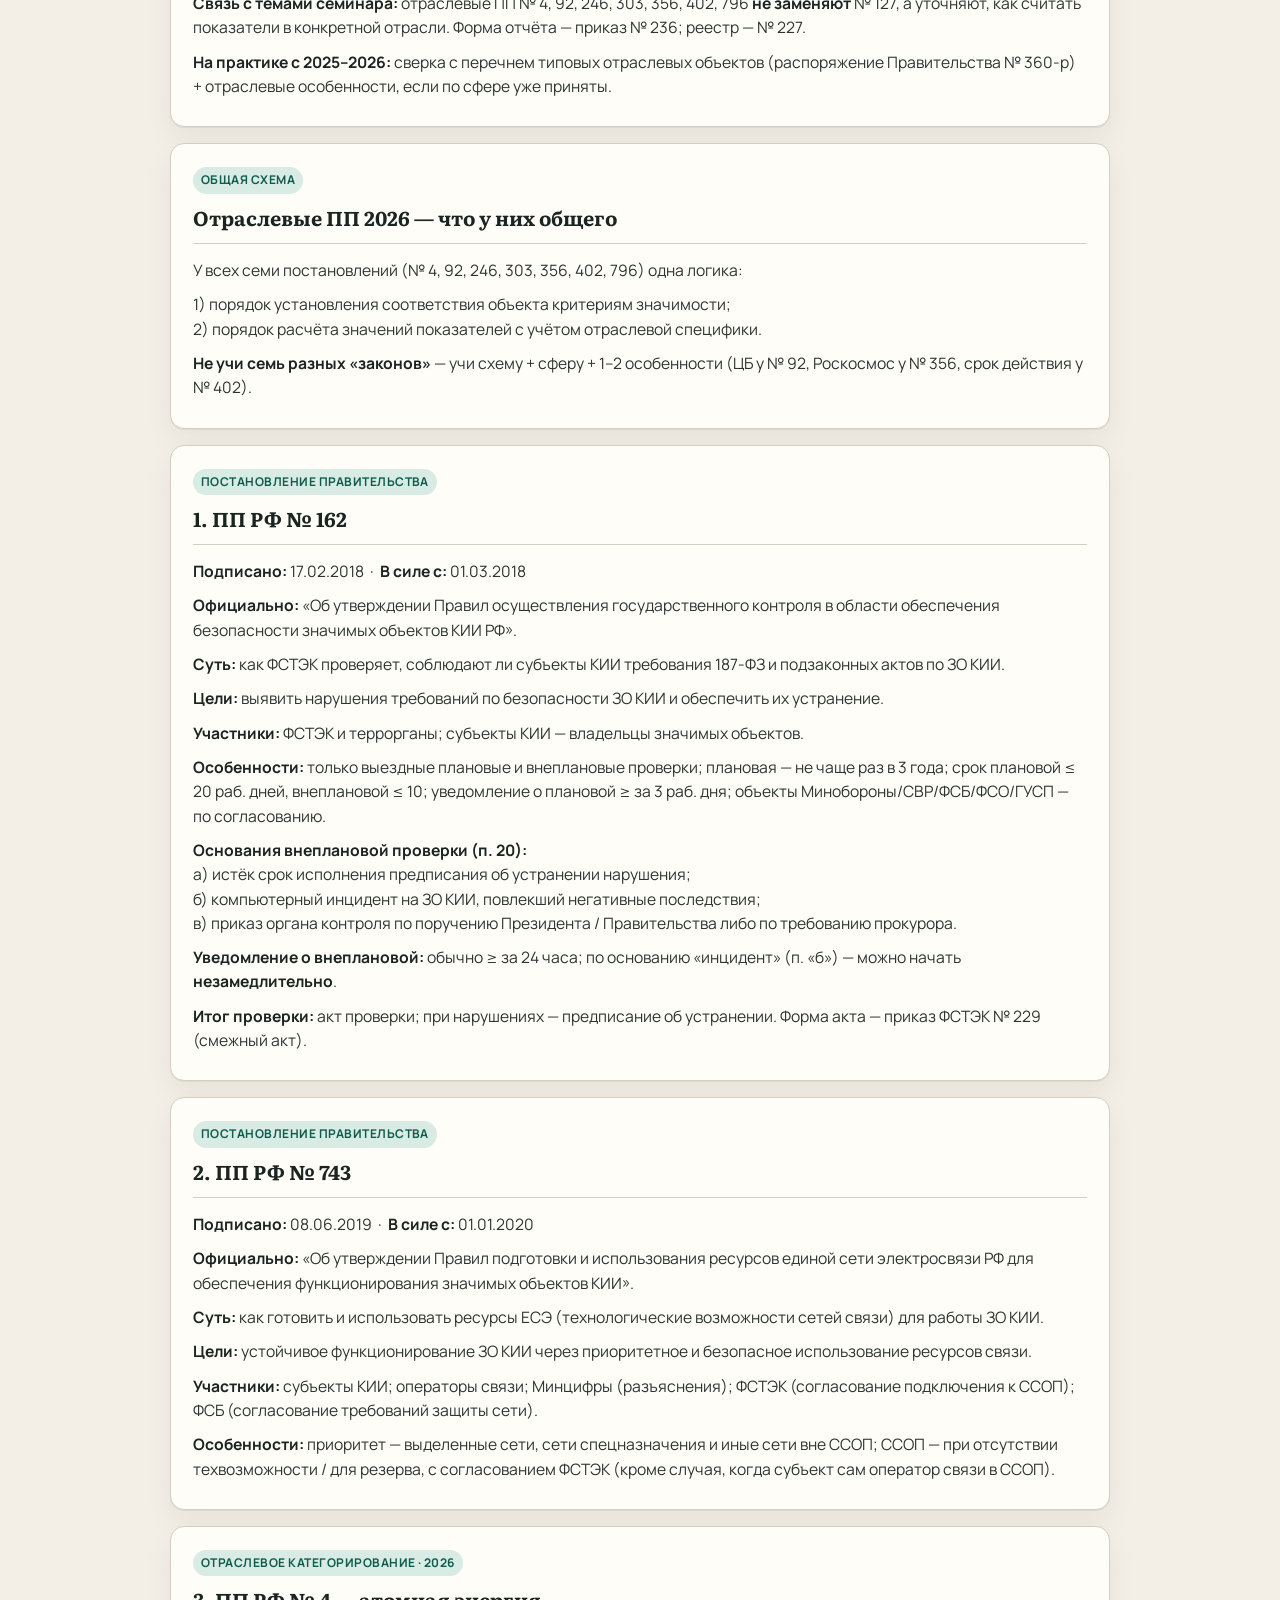
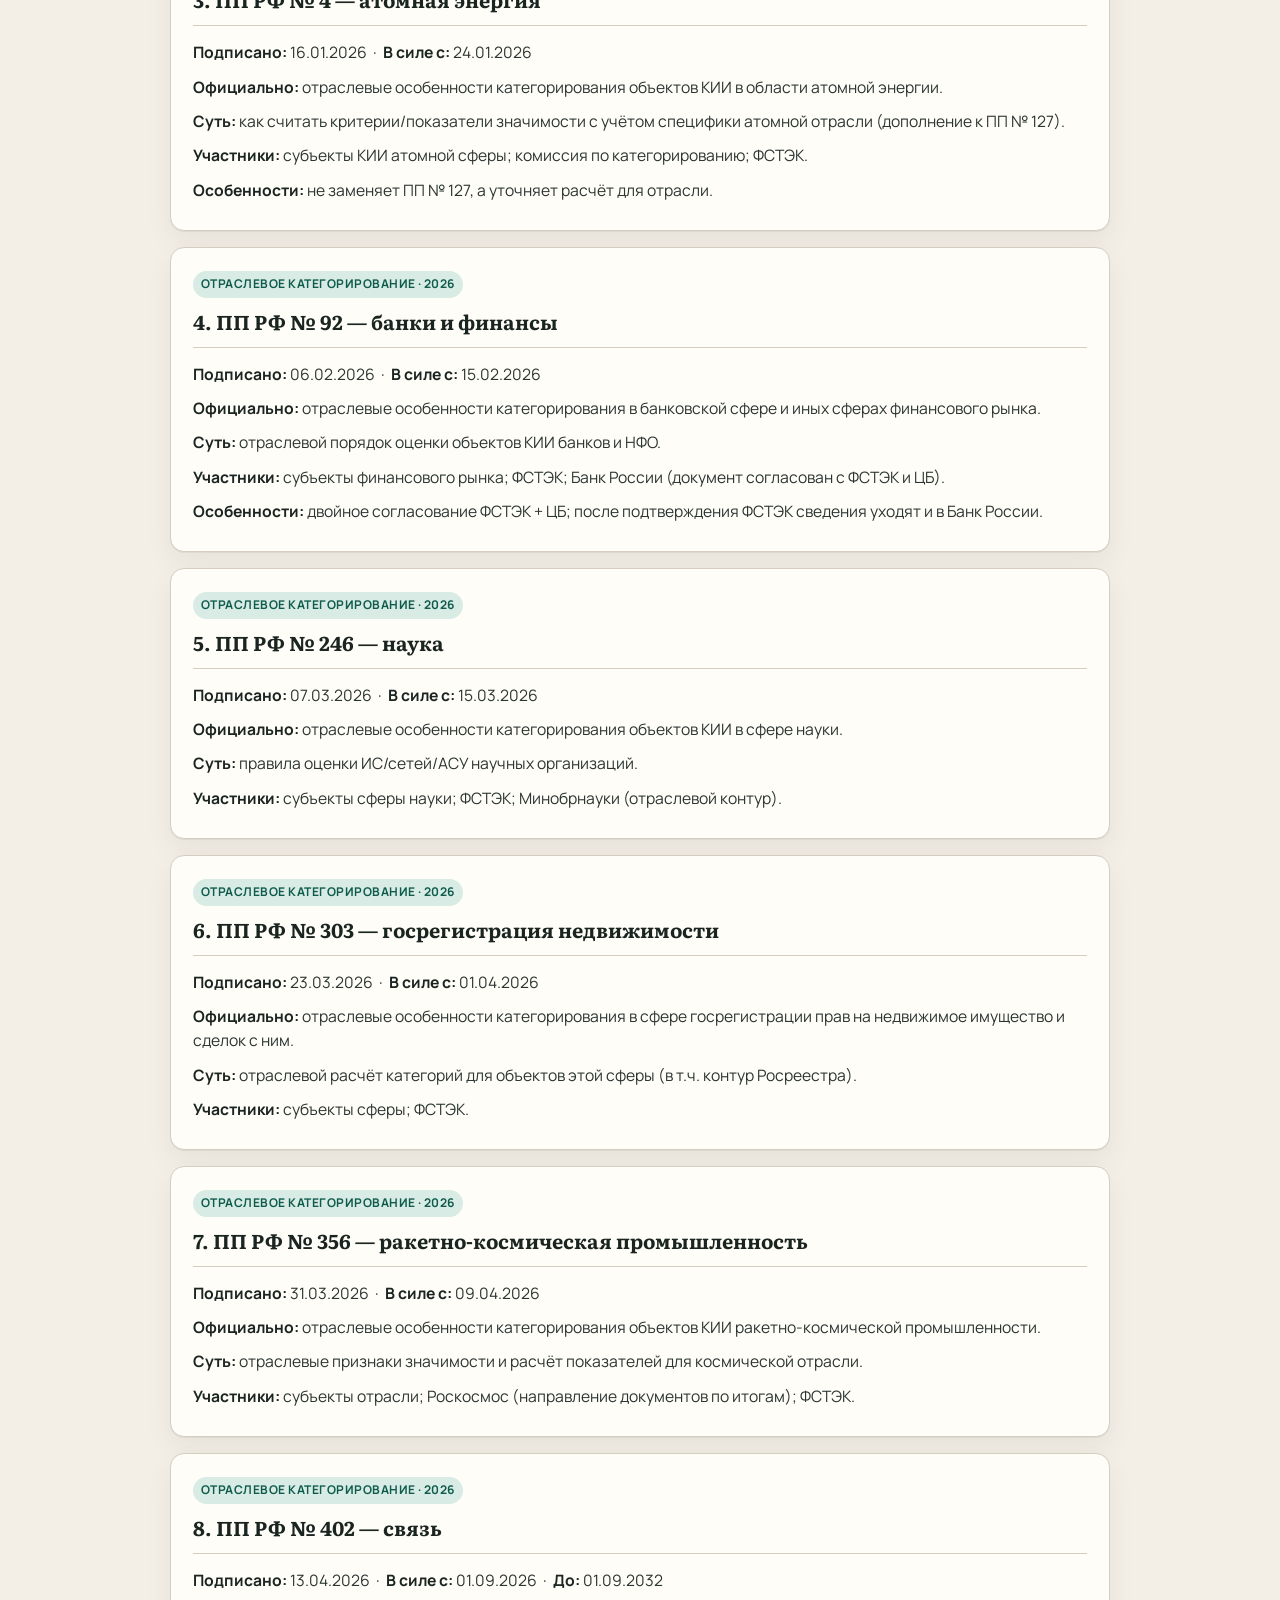
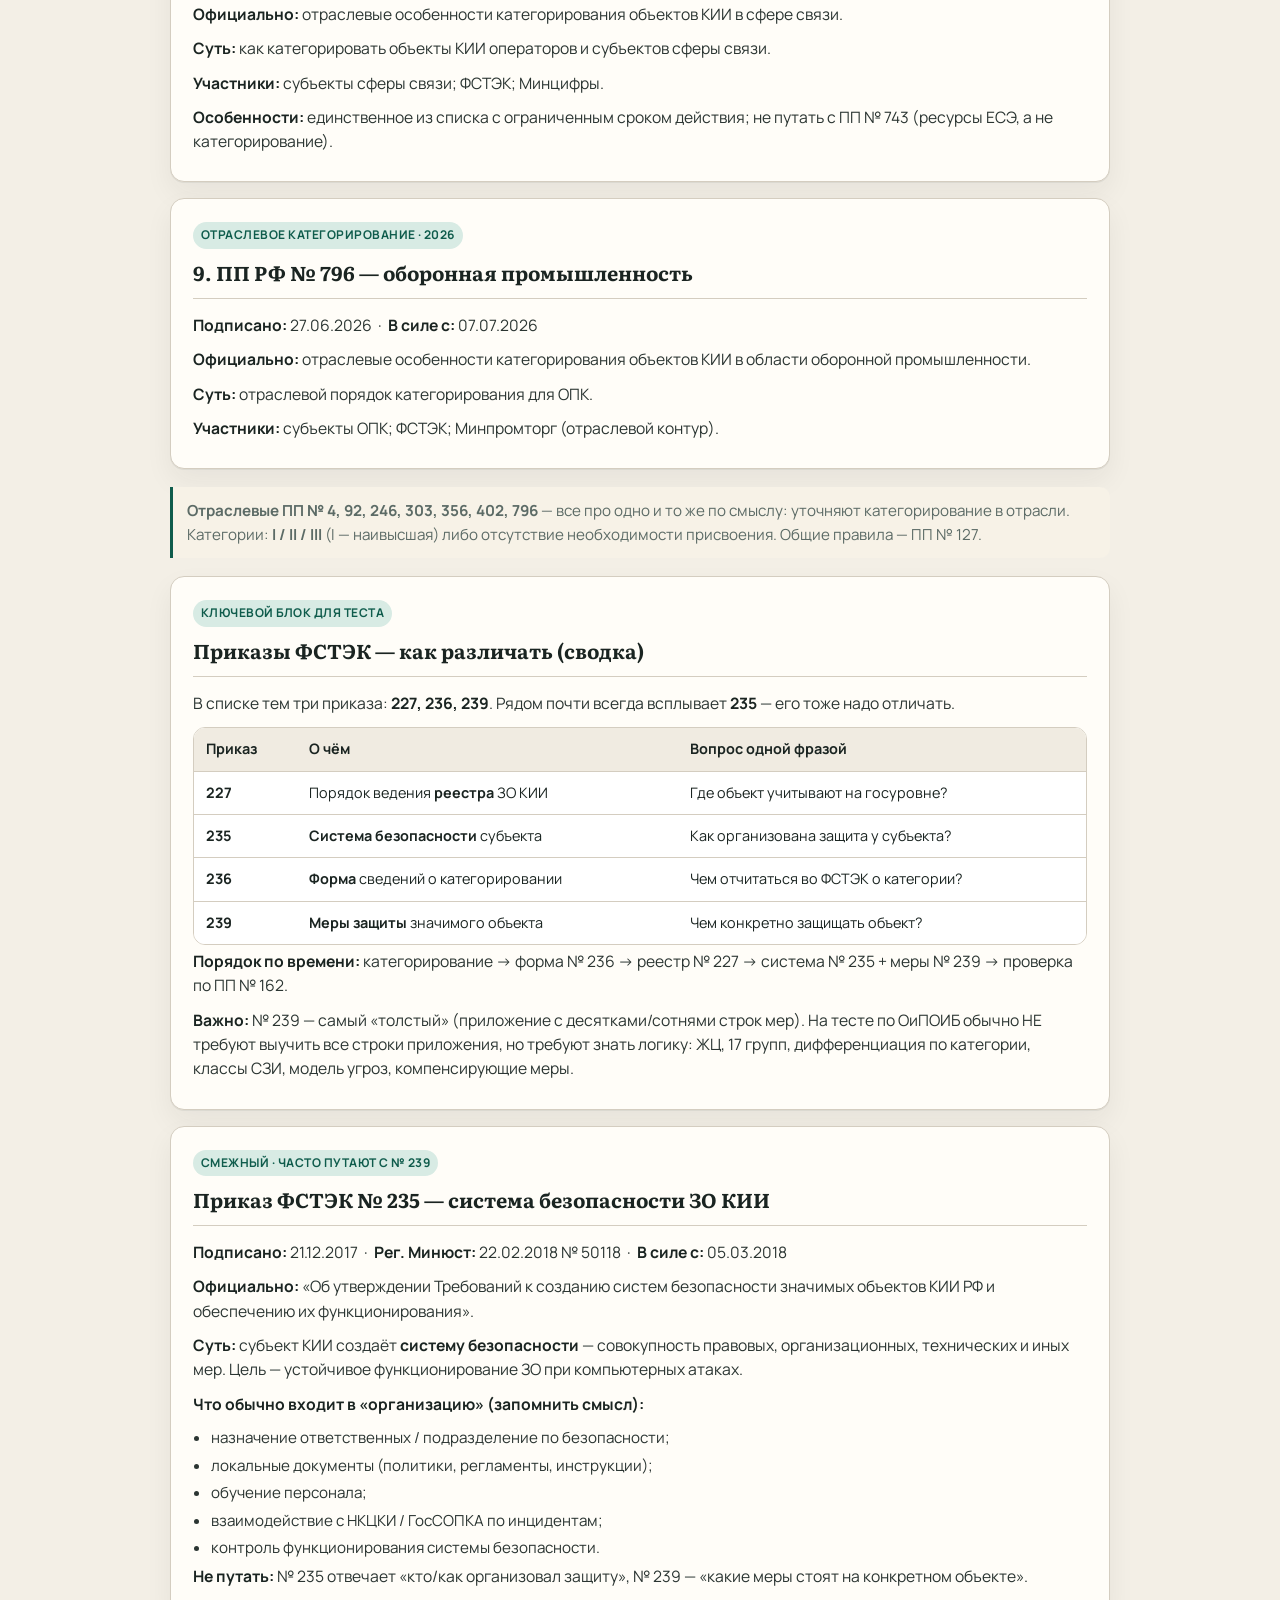
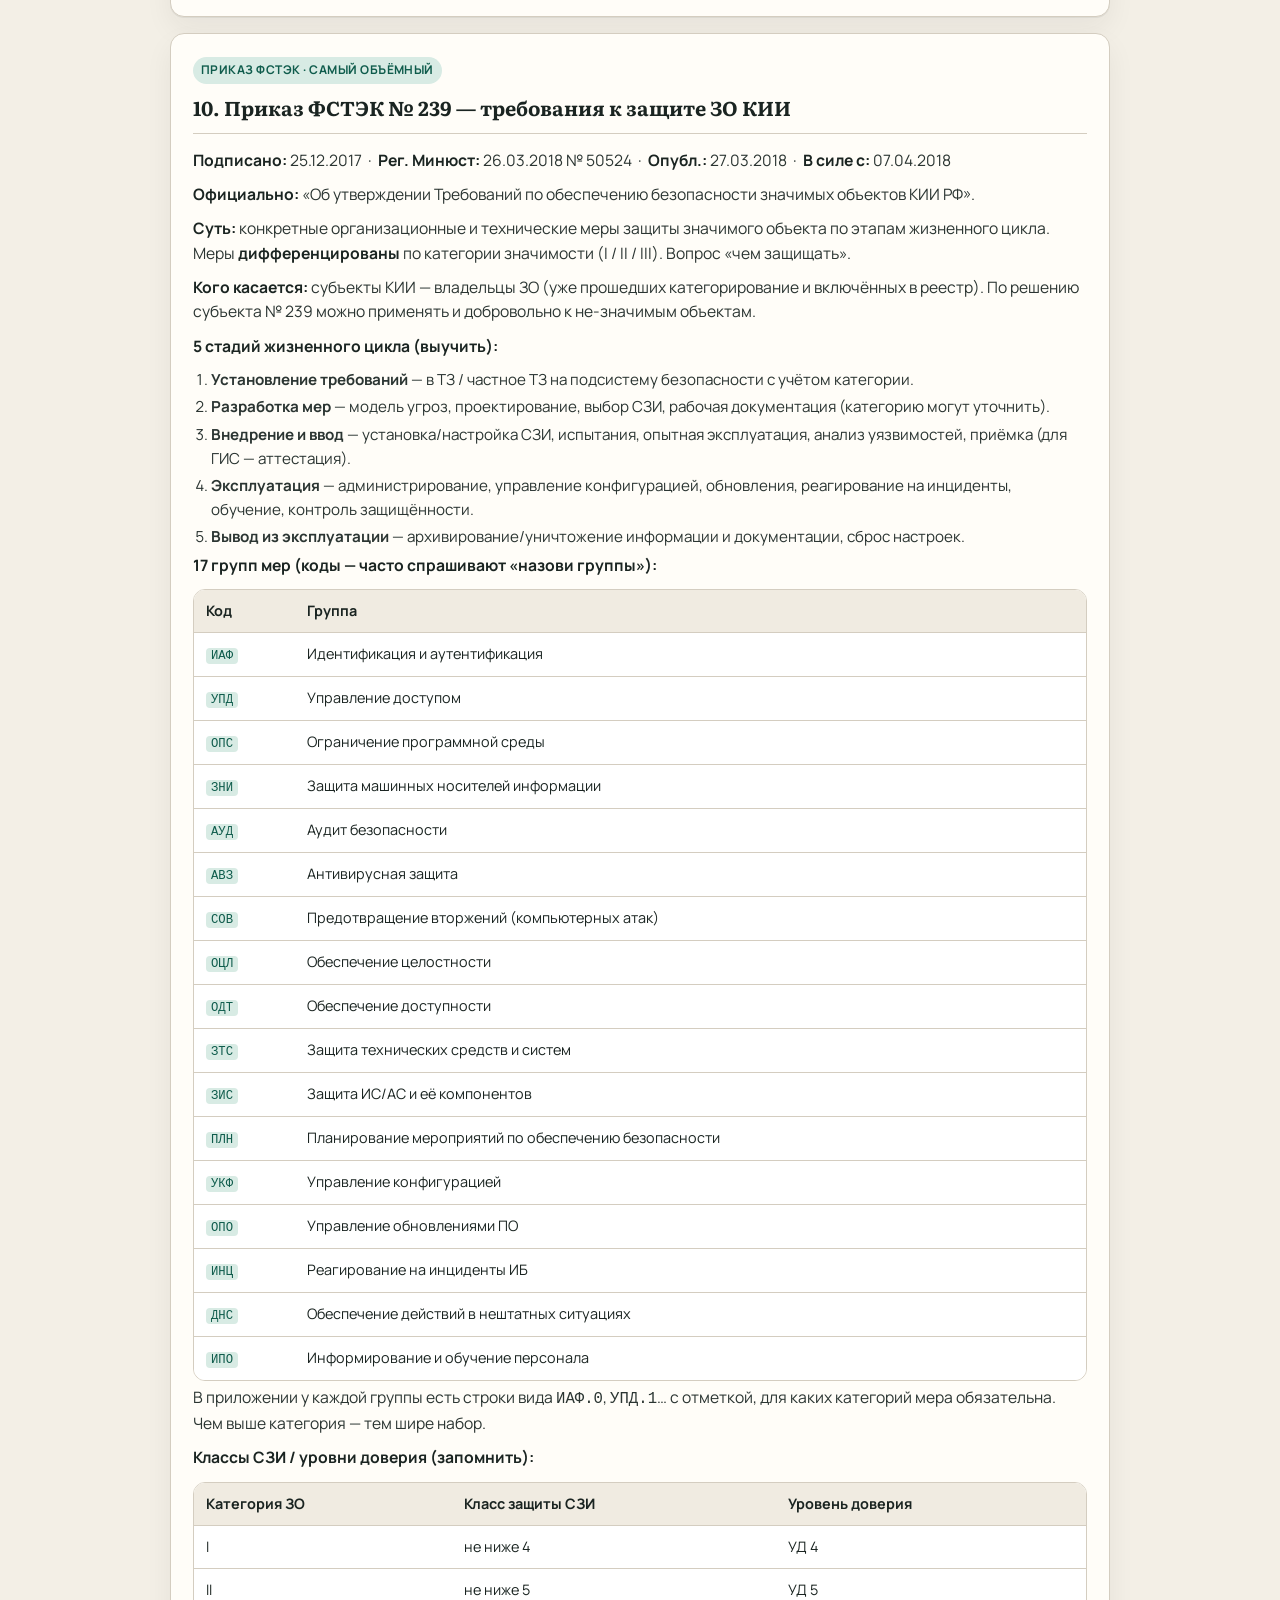
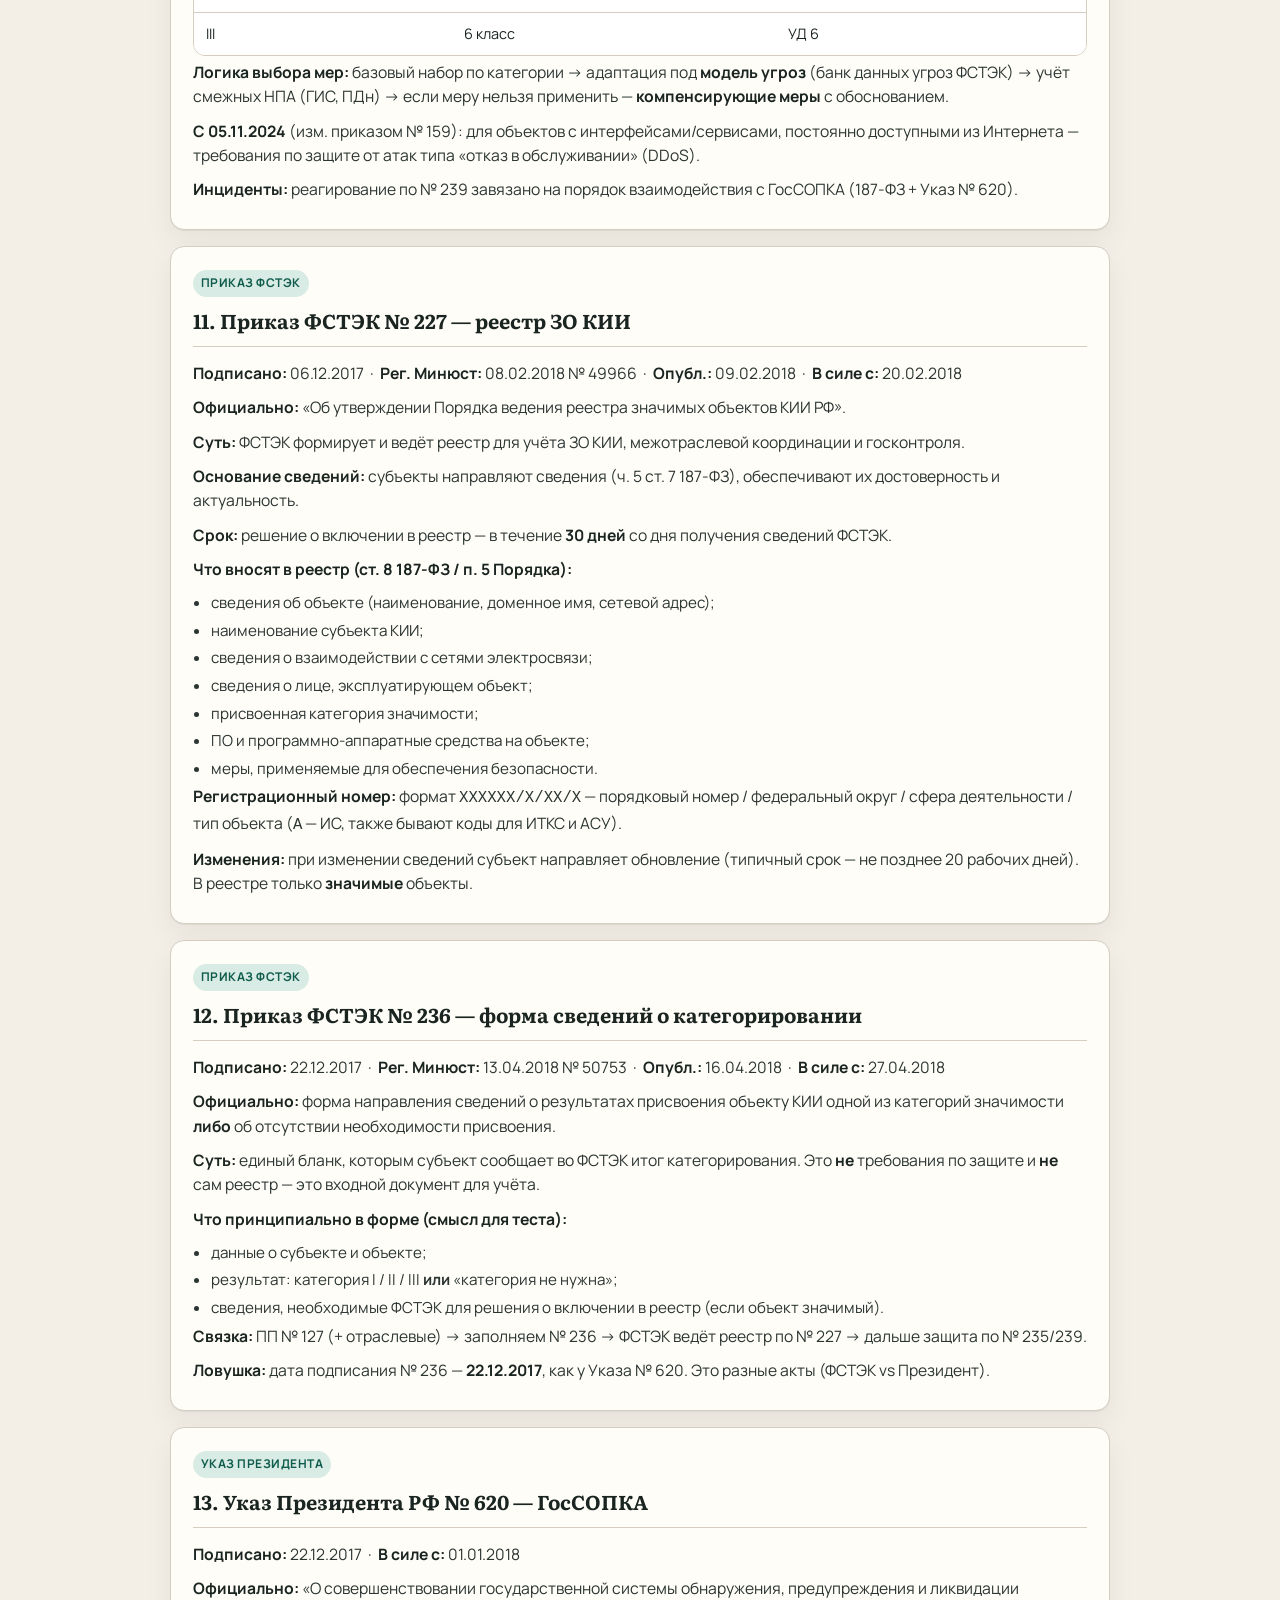
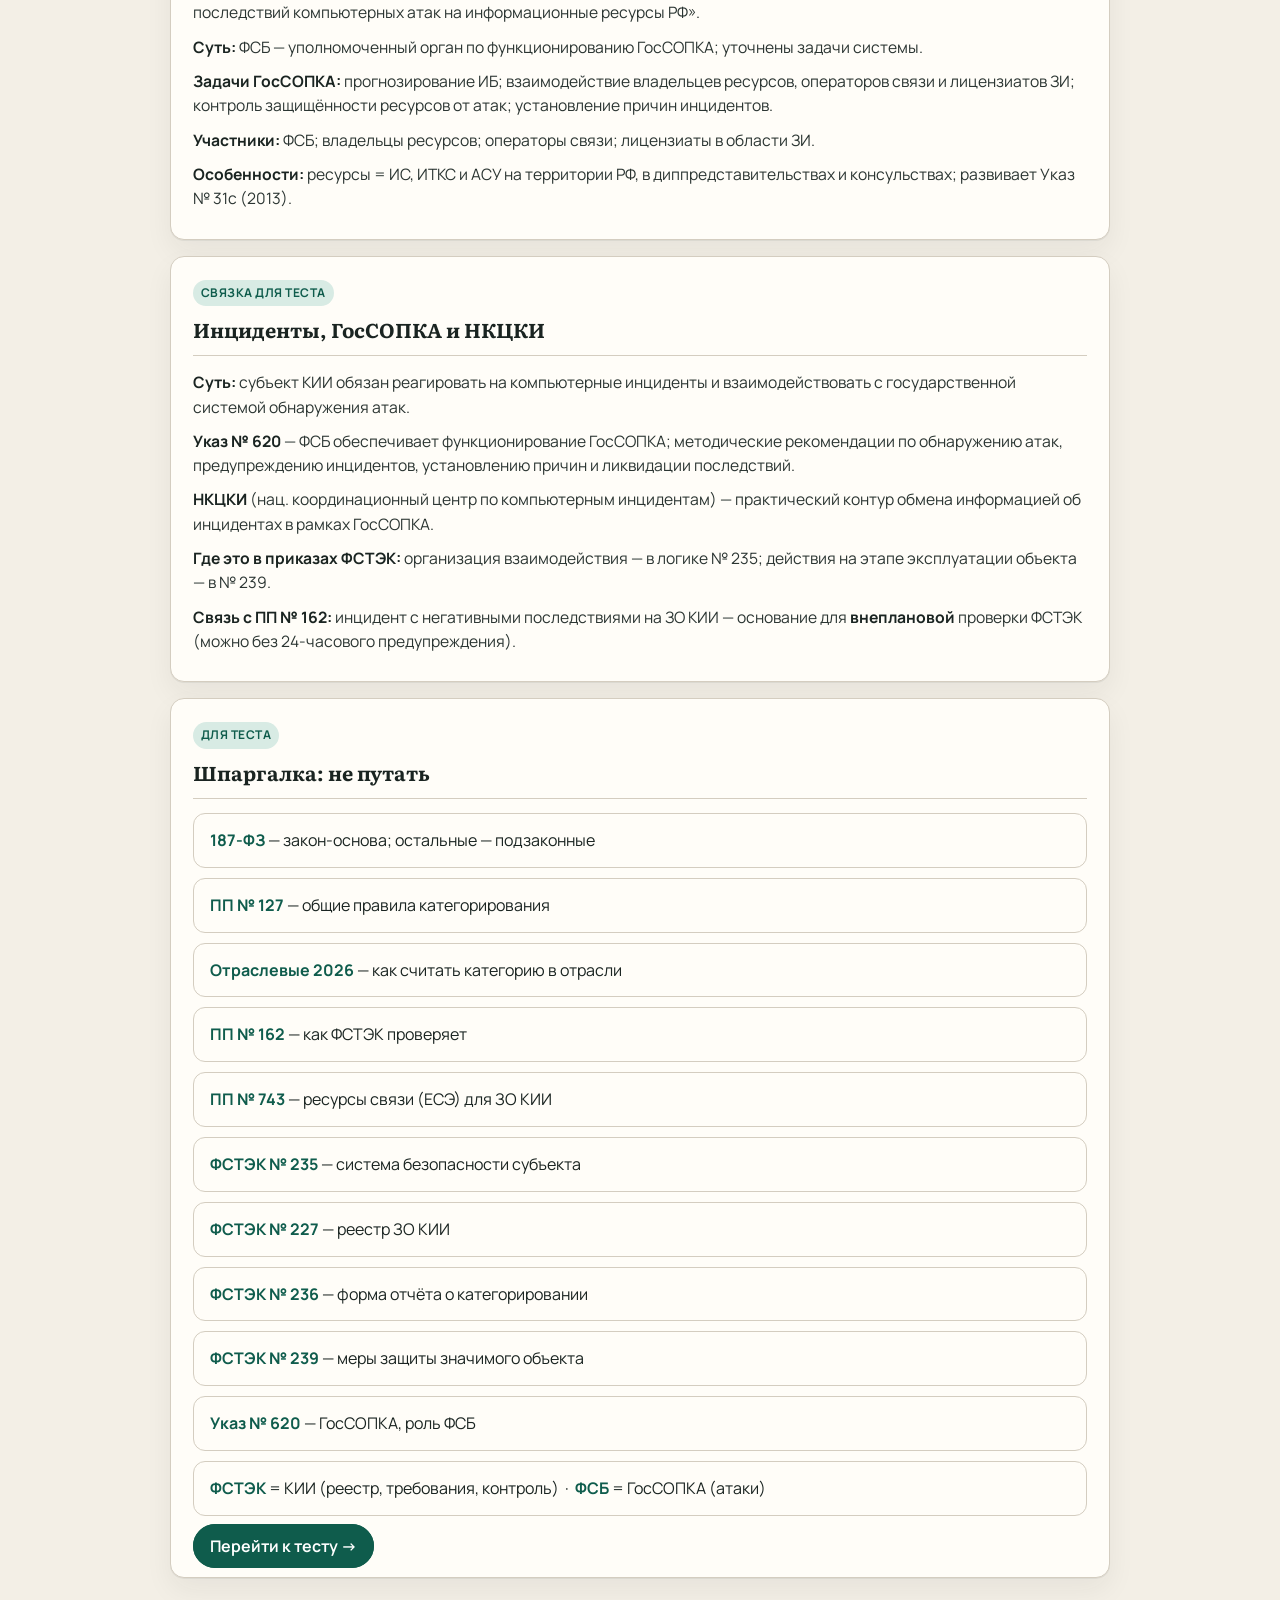
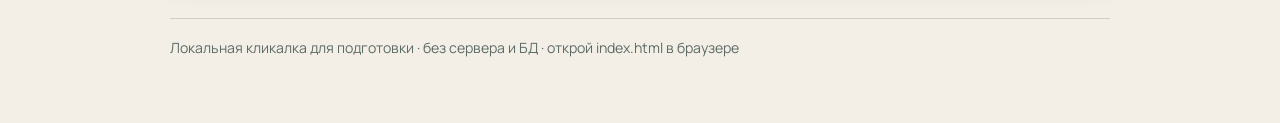
==== commit 907f0aaf: "Expand FSTEC orders 227/235/236/239 for exam prep Add comparison table, lifecycle, 17 measure groups" ====
--- a/index.html
+++ b/index.html
@@ -43,6 +43,7 @@
       <a href="#pp356"><b>ПП № 356</b><small>Космос</small></a>
       <a href="#pp402"><b>ПП № 402</b><small>Связь</small></a>
       <a href="#pp796"><b>ПП № 796</b><small>ОПК</small></a>
+      <a href="#fstek"><b>ФСТЭК сводка</b><small>227 / 235 / 236 / 239</small></a>
       <a href="#f235"><b>ФСТЭК № 235</b><small>Система безопасности</small></a>
       <a href="#f239"><b>ФСТЭК № 239</b><small>Меры защиты</small></a>
       <a href="#f227"><b>ФСТЭК № 227</b><small>Реестр</small></a>
@@ -201,28 +202,106 @@
       либо отсутствие необходимости присвоения. Общие правила — ПП № 127.
     </div>
 
+    <!-- FSTEK overview -->
+    <article class="doc" id="fstek">
+      <div class="badge">Ключевой блок для теста</div>
+      <h2>Приказы ФСТЭК — как различать (сводка)</h2>
+      <p class="field">В списке тем три приказа: <b>227, 236, 239</b>. Рядом почти всегда всплывает <b>235</b> — его тоже надо отличать.</p>
+      <div class="table-wrap">
+        <table class="compact">
+          <thead>
+            <tr><th>Приказ</th><th>О чём</th><th>Вопрос одной фразой</th></tr>
+          </thead>
+          <tbody>
+            <tr><td><b>227</b></td><td>Порядок ведения <b>реестра</b> ЗО КИИ</td><td>Где объект учитывают на госуровне?</td></tr>
+            <tr><td><b>235</b></td><td><b>Система безопасности</b> субъекта</td><td>Как организована защита у субъекта?</td></tr>
+            <tr><td><b>236</b></td><td><b>Форма</b> сведений о категорировании</td><td>Чем отчитаться во ФСТЭК о категории?</td></tr>
+            <tr><td><b>239</b></td><td><b>Меры защиты</b> значимого объекта</td><td>Чем конкретно защищать объект?</td></tr>
+          </tbody>
+        </table>
+      </div>
+      <p class="field"><b>Порядок по времени:</b> категорирование → форма № 236 → реестр № 227 → система № 235 + меры № 239 → проверка по ПП № 162.</p>
+      <p class="field"><b>Важно:</b> № 239 — самый «толстый» (приложение с десятками/сотнями строк мер). На тесте по ОиПОИБ обычно НЕ требуют выучить все строки приложения, но требуют знать логику: ЖЦ, 17 групп, дифференциация по категории, классы СЗИ, модель угроз, компенсирующие меры.</p>
+    </article>
+
     <!-- 235 -->
     <article class="doc" id="f235">
-      <div class="badge">Не в списке тем · часто путают с № 239</div>
+      <div class="badge">Смежный · часто путают с № 239</div>
       <h2>Приказ ФСТЭК № 235 — система безопасности ЗО КИИ</h2>
       <p class="field"><b>Подписано:</b> 21.12.2017 &nbsp;·&nbsp; <b>Рег. Минюст:</b> 22.02.2018 № 50118 &nbsp;·&nbsp; <b>В силе с:</b> 05.03.2018</p>
       <p class="field"><b>Официально:</b> «Об утверждении Требований к созданию систем безопасности значимых объектов КИИ РФ и обеспечению их функционирования».</p>
-      <p class="field"><b>Суть:</b> как субъект КИИ <b>организует</b> защиту: система безопасности = правовые, организационные, технические и иные меры; оргструктура, документы, обучение, взаимодействие с НКЦКИ. Вопрос «как устроена защита у субъекта».</p>
-      <p class="field"><b>Не путать:</b> № 235 — система безопасности; № 239 — конкретные меры на объекте; № 236 — форма отчёта; № 227 — реестр.</p>
+      <p class="field"><b>Суть:</b> субъект КИИ создаёт <b>систему безопасности</b> — совокупность правовых, организационных, технических и иных мер. Цель — устойчивое функционирование ЗО при компьютерных атаках.</p>
+      <p class="field"><b>Что обычно входит в «организацию» (запомнить смысл):</b></p>
+      <ul class="list-tight">
+        <li>назначение ответственных / подразделение по безопасности;</li>
+        <li>локальные документы (политики, регламенты, инструкции);</li>
+        <li>обучение персонала;</li>
+        <li>взаимодействие с НКЦКИ / ГосСОПКА по инцидентам;</li>
+        <li>контроль функционирования системы безопасности.</li>
+      </ul>
+      <p class="field"><b>Не путать:</b> № 235 отвечает «кто/как организовал защиту», № 239 — «какие меры стоят на конкретном объекте».</p>
     </article>
 
     <!-- 239 -->
     <article class="doc" id="f239">
-      <div class="badge">Приказ ФСТЭК</div>
+      <div class="badge">Приказ ФСТЭК · самый объёмный</div>
       <h2>10. Приказ ФСТЭК № 239 — требования к защите ЗО КИИ</h2>
       <p class="field"><b>Подписано:</b> 25.12.2017 &nbsp;·&nbsp; <b>Рег. Минюст:</b> 26.03.2018 № 50524 &nbsp;·&nbsp; <b>Опубл.:</b> 27.03.2018 &nbsp;·&nbsp; <b>В силе с:</b> 07.04.2018</p>
       <p class="field"><b>Официально:</b> «Об утверждении Требований по обеспечению безопасности значимых объектов КИИ РФ».</p>
-      <p class="field"><b>Суть:</b> конкретные орг. и тех. меры защиты по ЖЦ объекта, дифференцированные по категории. Вопрос «чем защищать».</p>
-      <p class="field"><b>Участники:</b> субъекты КИИ — владельцы ЗО; ФСТЭК; взаимодействие с НКЦКИ/ГосСОПКА при инцидентах.</p>
-      <p class="field"><b>Особенности:</b> 5 стадий ЖЦ (требования → разработка мер → внедрение → эксплуатация → вывод); 17 групп мер; класс СЗИ: I — ≥4 + УД4, II — ≥5 + УД5, III — 6 + УД6; с 05.11.2024 — блок по DDoS.</p>
-      <p class="field"><b>Модель угроз:</b> меры выбирают и адаптируют на основе анализа угроз (банк данных угроз ФСТЭК), а не «списком наугад».</p>
-      <p class="field"><b>Компенсирующие меры:</b> если базовую меру применить невозможно — применяют компенсирующие (с обоснованием), чтобы обеспечить сопоставимый уровень защиты.</p>
-      <p class="field"><b>Если объект ещё и ГИС / ИСПДн:</b> требования № 239 применяются с учётом требований к ГИС и/или к защите ПДн (смежные НПА).</p>
+      <p class="field"><b>Суть:</b> конкретные организационные и технические меры защиты значимого объекта по этапам жизненного цикла. Меры <b>дифференцированы</b> по категории значимости (I / II / III). Вопрос «чем защищать».</p>
+      <p class="field"><b>Кого касается:</b> субъекты КИИ — владельцы ЗО (уже прошедших категорирование и включённых в реестр). По решению субъекта № 239 можно применять и добровольно к не-значимым объектам.</p>
+
+      <p class="field"><b>5 стадий жизненного цикла (выучить):</b></p>
+      <ol class="list-tight">
+        <li><b>Установление требований</b> — в ТЗ / частное ТЗ на подсистему безопасности с учётом категории.</li>
+        <li><b>Разработка мер</b> — модель угроз, проектирование, выбор СЗИ, рабочая документация (категорию могут уточнить).</li>
+        <li><b>Внедрение и ввод</b> — установка/настройка СЗИ, испытания, опытная эксплуатация, анализ уязвимостей, приёмка (для ГИС — аттестация).</li>
+        <li><b>Эксплуатация</b> — администрирование, управление конфигурацией, обновления, реагирование на инциденты, обучение, контроль защищённости.</li>
+        <li><b>Вывод из эксплуатации</b> — архивирование/уничтожение информации и документации, сброс настроек.</li>
+      </ol>
+
+      <p class="field"><b>17 групп мер (коды — часто спрашивают «назови группы»):</b></p>
+      <div class="table-wrap">
+        <table class="compact">
+          <thead><tr><th>Код</th><th>Группа</th></tr></thead>
+          <tbody>
+            <tr><td><code>ИАФ</code></td><td>Идентификация и аутентификация</td></tr>
+            <tr><td><code>УПД</code></td><td>Управление доступом</td></tr>
+            <tr><td><code>ОПС</code></td><td>Ограничение программной среды</td></tr>
+            <tr><td><code>ЗНИ</code></td><td>Защита машинных носителей информации</td></tr>
+            <tr><td><code>АУД</code></td><td>Аудит безопасности</td></tr>
+            <tr><td><code>АВЗ</code></td><td>Антивирусная защита</td></tr>
+            <tr><td><code>СОВ</code></td><td>Предотвращение вторжений (компьютерных атак)</td></tr>
+            <tr><td><code>ОЦЛ</code></td><td>Обеспечение целостности</td></tr>
+            <tr><td><code>ОДТ</code></td><td>Обеспечение доступности</td></tr>
+            <tr><td><code>ЗТС</code></td><td>Защита технических средств и систем</td></tr>
+            <tr><td><code>ЗИС</code></td><td>Защита ИС/АС и её компонентов</td></tr>
+            <tr><td><code>ПЛН</code></td><td>Планирование мероприятий по обеспечению безопасности</td></tr>
+            <tr><td><code>УКФ</code></td><td>Управление конфигурацией</td></tr>
+            <tr><td><code>ОПО</code></td><td>Управление обновлениями ПО</td></tr>
+            <tr><td><code>ИНЦ</code></td><td>Реагирование на инциденты ИБ</td></tr>
+            <tr><td><code>ДНС</code></td><td>Обеспечение действий в нештатных ситуациях</td></tr>
+            <tr><td><code>ИПО</code></td><td>Информирование и обучение персонала</td></tr>
+          </tbody>
+        </table>
+      </div>
+      <p class="field">В приложении у каждой группы есть строки вида <code>ИАФ.0</code>, <code>УПД.1</code>… с отметкой, для каких категорий мера обязательна. Чем выше категория — тем шире набор.</p>
+
+      <p class="field"><b>Классы СЗИ / уровни доверия (запомнить):</b></p>
+      <div class="table-wrap">
+        <table class="compact">
+          <thead><tr><th>Категория ЗО</th><th>Класс защиты СЗИ</th><th>Уровень доверия</th></tr></thead>
+          <tbody>
+            <tr><td>I</td><td>не ниже 4</td><td>УД 4</td></tr>
+            <tr><td>II</td><td>не ниже 5</td><td>УД 5</td></tr>
+            <tr><td>III</td><td>6 класс</td><td>УД 6</td></tr>
+          </tbody>
+        </table>
+      </div>
+
+      <p class="field"><b>Логика выбора мер:</b> базовый набор по категории → адаптация под <b>модель угроз</b> (банк данных угроз ФСТЭК) → учёт смежных НПА (ГИС, ПДн) → если меру нельзя применить — <b>компенсирующие меры</b> с обоснованием.</p>
+      <p class="field"><b>С 05.11.2024</b> (изм. приказом № 159): для объектов с интерфейсами/сервисами, постоянно доступными из Интернета — требования по защите от атак типа «отказ в обслуживании» (DDoS).</p>
+      <p class="field"><b>Инциденты:</b> реагирование по № 239 завязано на порядок взаимодействия с ГосСОПКА (187-ФЗ + Указ № 620).</p>
     </article>
 
     <!-- 227 -->
@@ -231,9 +310,21 @@
       <h2>11. Приказ ФСТЭК № 227 — реестр ЗО КИИ</h2>
       <p class="field"><b>Подписано:</b> 06.12.2017 &nbsp;·&nbsp; <b>Рег. Минюст:</b> 08.02.2018 № 49966 &nbsp;·&nbsp; <b>Опубл.:</b> 09.02.2018 &nbsp;·&nbsp; <b>В силе с:</b> 20.02.2018</p>
       <p class="field"><b>Официально:</b> «Об утверждении Порядка ведения реестра значимых объектов КИИ РФ».</p>
-      <p class="field"><b>Суть:</b> правила формирования и ведения госреестра значимых объектов.</p>
-      <p class="field"><b>Участники:</b> ФСТЭК ведёт реестр; субъекты направляют сведения.</p>
-      <p class="field"><b>Особенности:</b> в реестре только значимые объекты; при изменении сведений — актуализация (типично ≤ 20 раб. дней).</p>
+      <p class="field"><b>Суть:</b> ФСТЭК формирует и ведёт реестр для учёта ЗО КИИ, межотраслевой координации и госконтроля.</p>
+      <p class="field"><b>Основание сведений:</b> субъекты направляют сведения (ч. 5 ст. 7 187-ФЗ), обеспечивают их достоверность и актуальность.</p>
+      <p class="field"><b>Срок:</b> решение о включении в реестр — в течение <b>30 дней</b> со дня получения сведений ФСТЭК.</p>
+      <p class="field"><b>Что вносят в реестр (ст. 8 187-ФЗ / п. 5 Порядка):</b></p>
+      <ul class="list-tight">
+        <li>сведения об объекте (наименование, доменное имя, сетевой адрес);</li>
+        <li>наименование субъекта КИИ;</li>
+        <li>сведения о взаимодействии с сетями электросвязи;</li>
+        <li>сведения о лице, эксплуатирующем объект;</li>
+        <li>присвоенная категория значимости;</li>
+        <li>ПО и программно-аппаратные средства на объекте;</li>
+        <li>меры, применяемые для обеспечения безопасности.</li>
+      </ul>
+      <p class="field"><b>Регистрационный номер:</b> формат <code>XXXXXX/X/XX/X</code> — порядковый номер / федеральный округ / сфера деятельности / тип объекта (<code>А</code> — ИС, также бывают коды для ИТКС и АСУ).</p>
+      <p class="field"><b>Изменения:</b> при изменении сведений субъект направляет обновление (типичный срок — не позднее 20 рабочих дней). В реестре только <b>значимые</b> объекты.</p>
     </article>
 
     <!-- 236 -->
@@ -241,9 +332,16 @@
       <div class="badge">Приказ ФСТЭК</div>
       <h2>12. Приказ ФСТЭК № 236 — форма сведений о категорировании</h2>
       <p class="field"><b>Подписано:</b> 22.12.2017 &nbsp;·&nbsp; <b>Рег. Минюст:</b> 13.04.2018 № 50753 &nbsp;·&nbsp; <b>Опубл.:</b> 16.04.2018 &nbsp;·&nbsp; <b>В силе с:</b> 27.04.2018</p>
-      <p class="field"><b>Официально:</b> форма направления сведений о результатах присвоения категории значимости либо об отсутствии необходимости присвоения.</p>
-      <p class="field"><b>Суть:</b> единый бланк отчёта во ФСТЭК по итогам категорирования. Это форма, а не требования по защите.</p>
-      <p class="field"><b>Участники:</b> субъекты КИИ → ФСТЭК.</p>
+      <p class="field"><b>Официально:</b> форма направления сведений о результатах присвоения объекту КИИ одной из категорий значимости <b>либо</b> об отсутствии необходимости присвоения.</p>
+      <p class="field"><b>Суть:</b> единый бланк, которым субъект сообщает во ФСТЭК итог категорирования. Это <b>не</b> требования по защите и <b>не</b> сам реестр — это входной документ для учёта.</p>
+      <p class="field"><b>Что принципиально в форме (смысл для теста):</b></p>
+      <ul class="list-tight">
+        <li>данные о субъекте и объекте;</li>
+        <li>результат: категория I / II / III <b>или</b> «категория не нужна»;</li>
+        <li>сведения, необходимые ФСТЭК для решения о включении в реестр (если объект значимый).</li>
+      </ul>
+      <p class="field"><b>Связка:</b> ПП № 127 (+ отраслевые) → заполняем № 236 → ФСТЭК ведёт реестр по № 227 → дальше защита по № 235/239.</p>
+      <p class="field"><b>Ловушка:</b> дата подписания № 236 — <b>22.12.2017</b>, как у Указа № 620. Это разные акты (ФСТЭК vs Президент).</p>
     </article>
 
     <!-- 620 -->
--- a/styles.css
+++ b/styles.css
@@ -390,6 +390,54 @@
   color: var(--bad);
 }
 
+.table-wrap {
+  overflow-x: auto;
+  margin: 12px 0 4px;
+  border: 1px solid var(--line);
+  border-radius: 12px;
+}
+
+table.compact {
+  width: 100%;
+  border-collapse: collapse;
+  font-size: 0.9rem;
+  background: #fff;
+}
+
+table.compact th,
+table.compact td {
+  padding: 10px 12px;
+  border-bottom: 1px solid var(--line);
+  text-align: left;
+  vertical-align: top;
+}
+
+table.compact th {
+  background: #f0ebe1;
+  font-weight: 700;
+  color: var(--ink);
+}
+
+table.compact tr:last-child td { border-bottom: none; }
+
+table.compact code {
+  font-family: ui-monospace, Menlo, monospace;
+  font-size: 0.85em;
+  background: var(--accent-soft);
+  color: var(--accent);
+  padding: 1px 5px;
+  border-radius: 4px;
+}
+
+.list-tight {
+  margin: 8px 0 4px;
+  padding-left: 1.2em;
+  color: #2b3532;
+  font-size: 0.95rem;
+}
+
+.list-tight li { margin: 4px 0; }
+
 .footer {
   margin-top: 40px;
   padding-top: 18px;
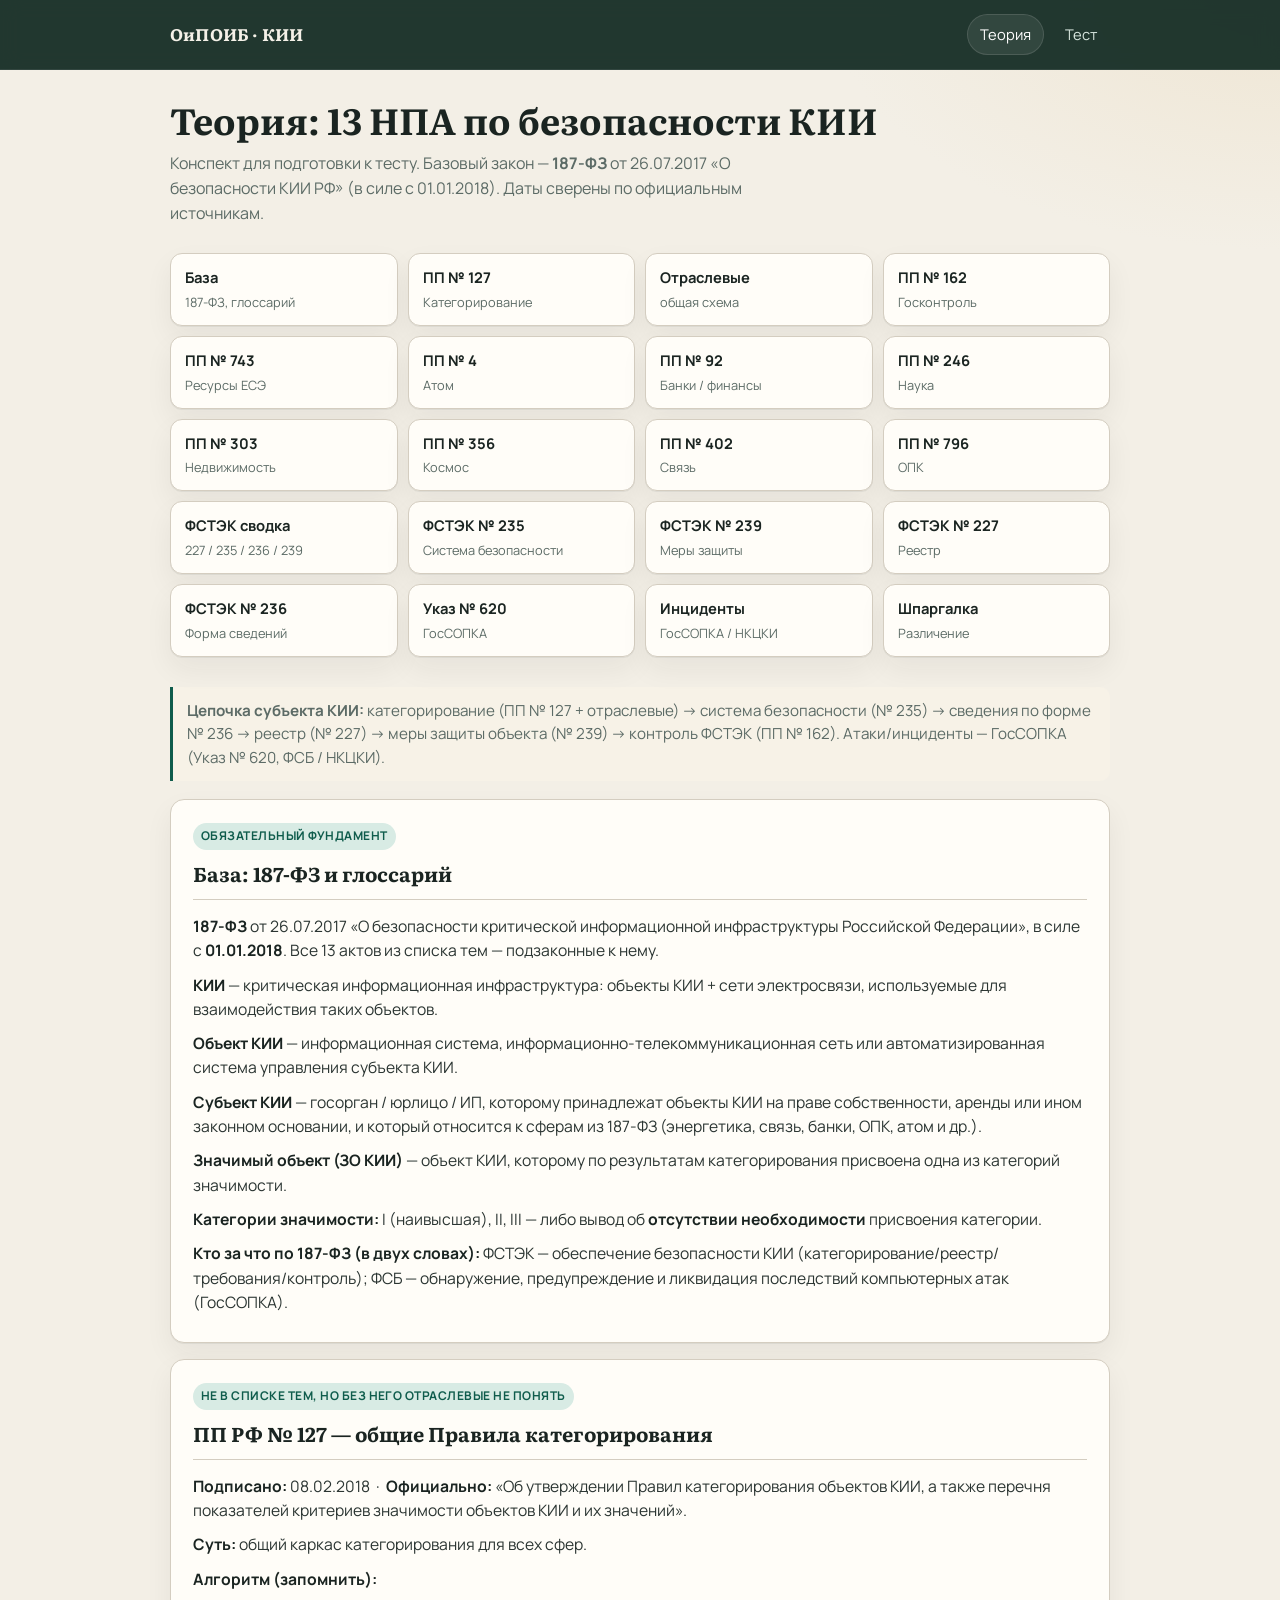
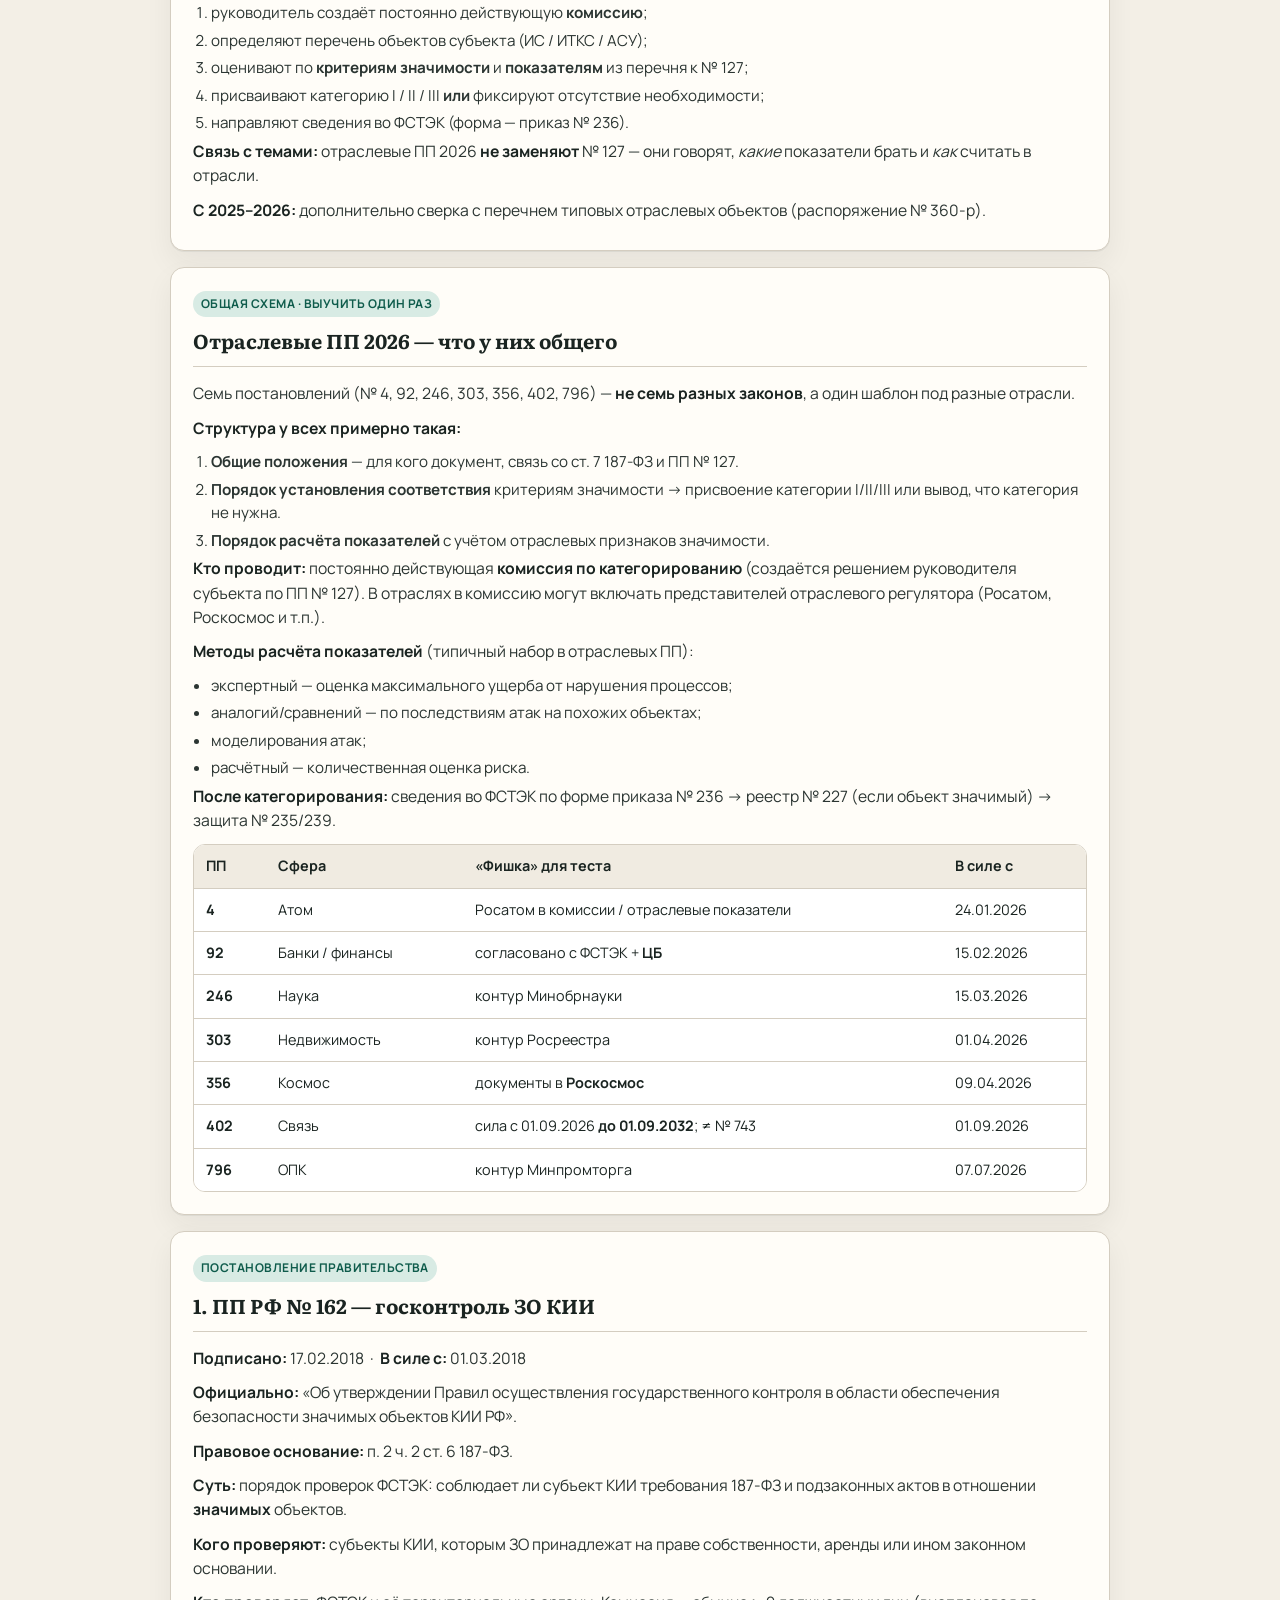
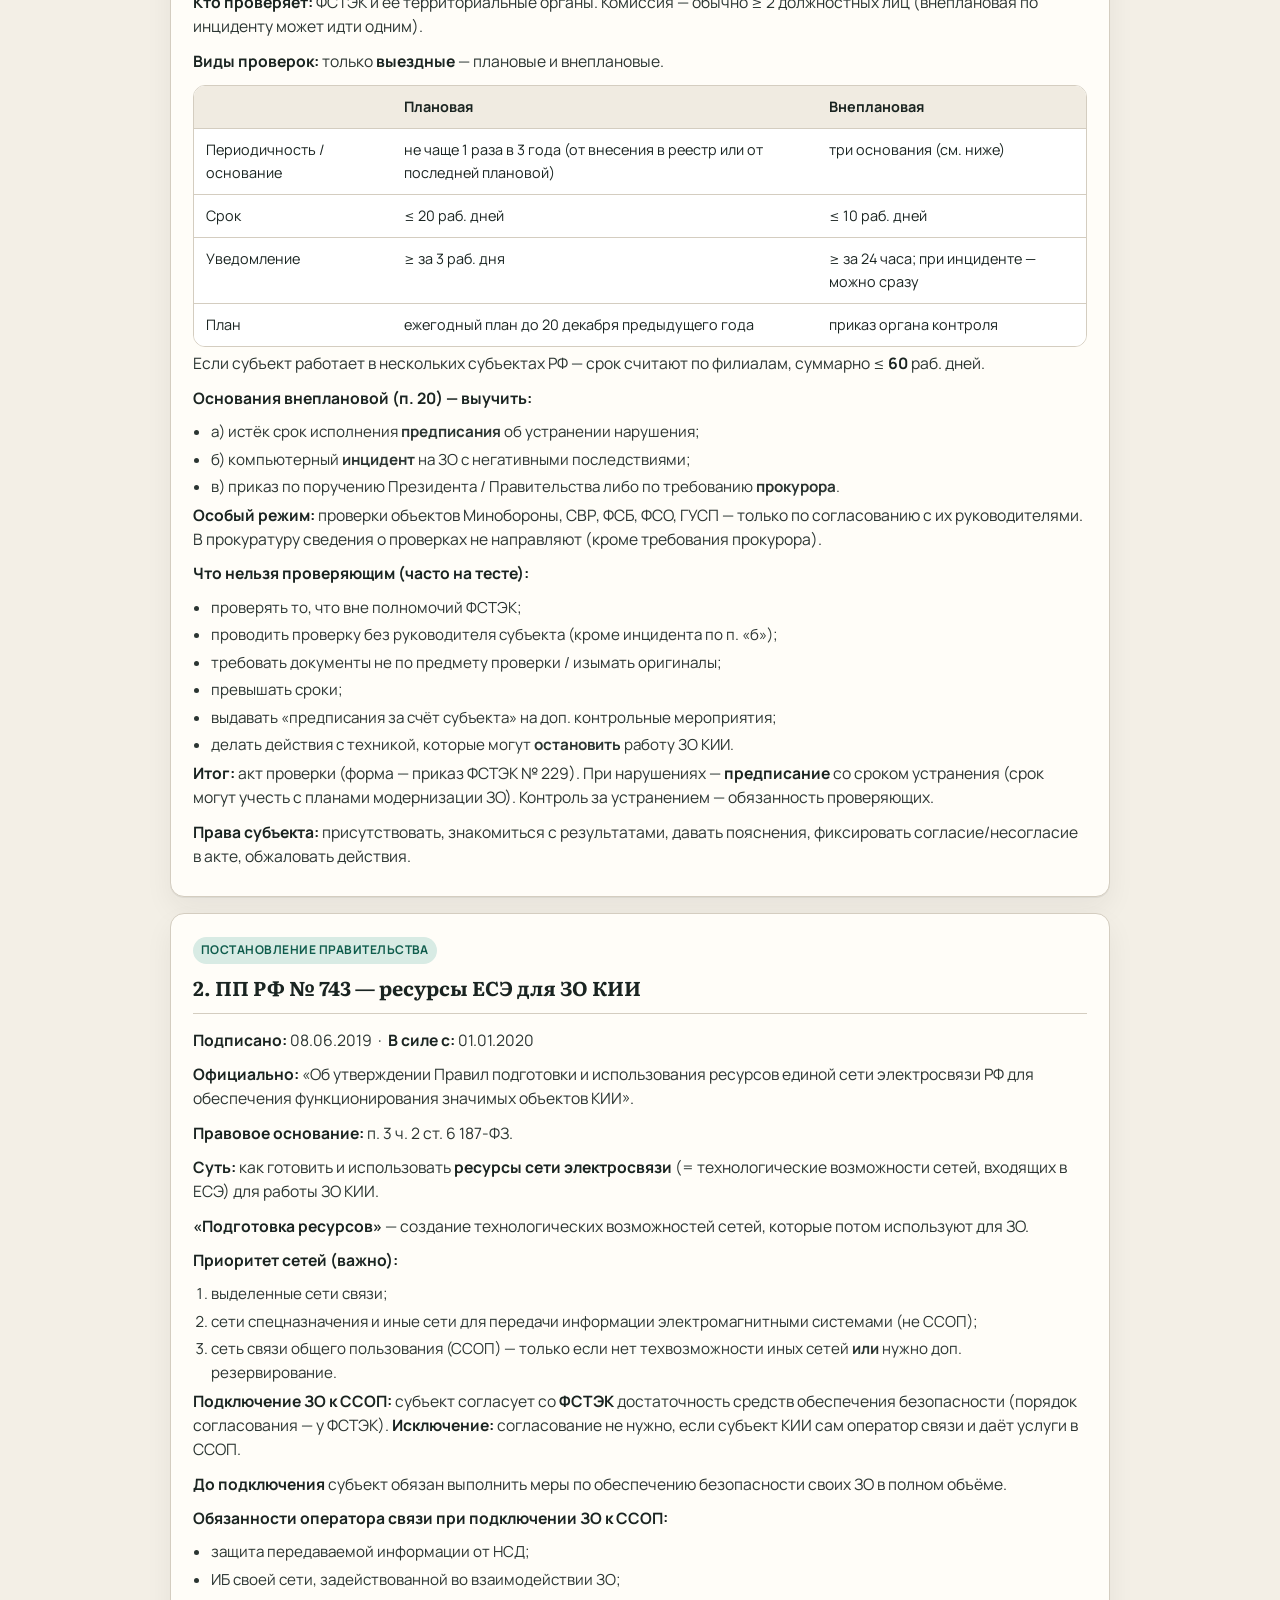
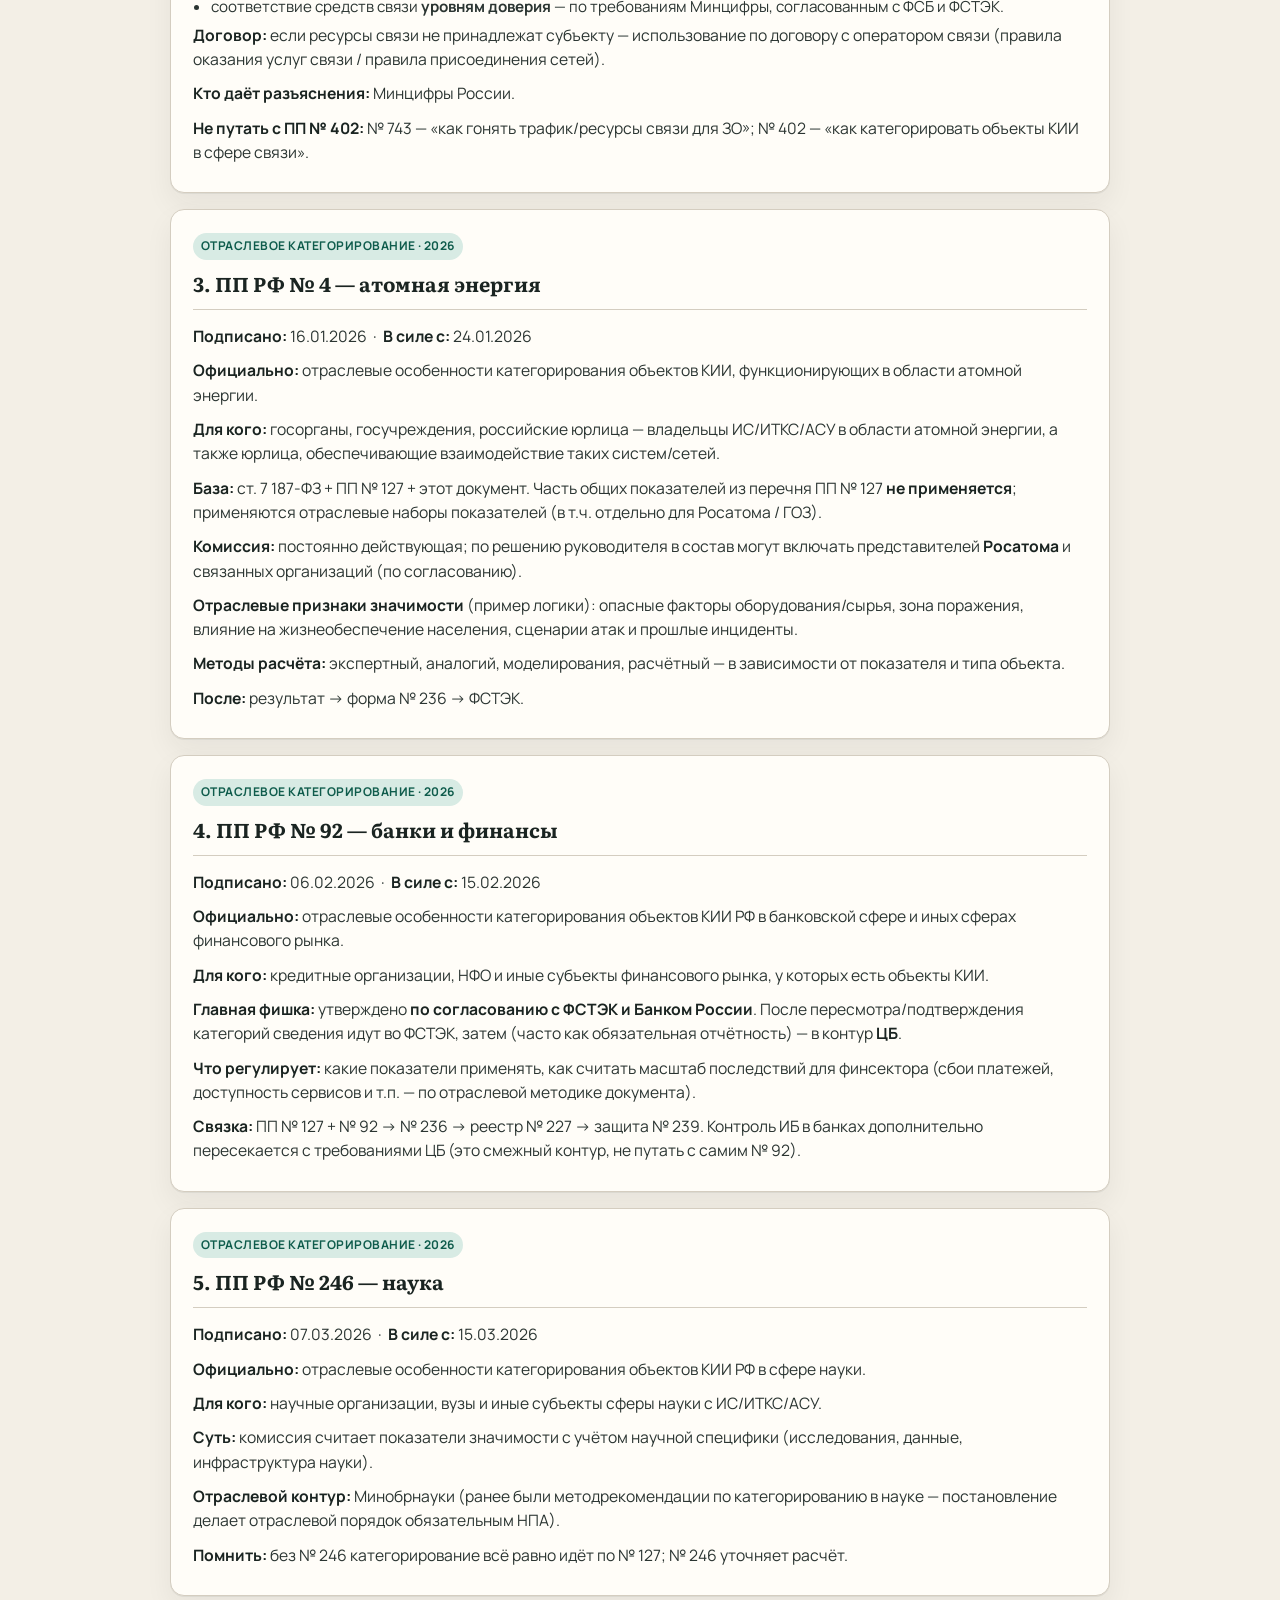
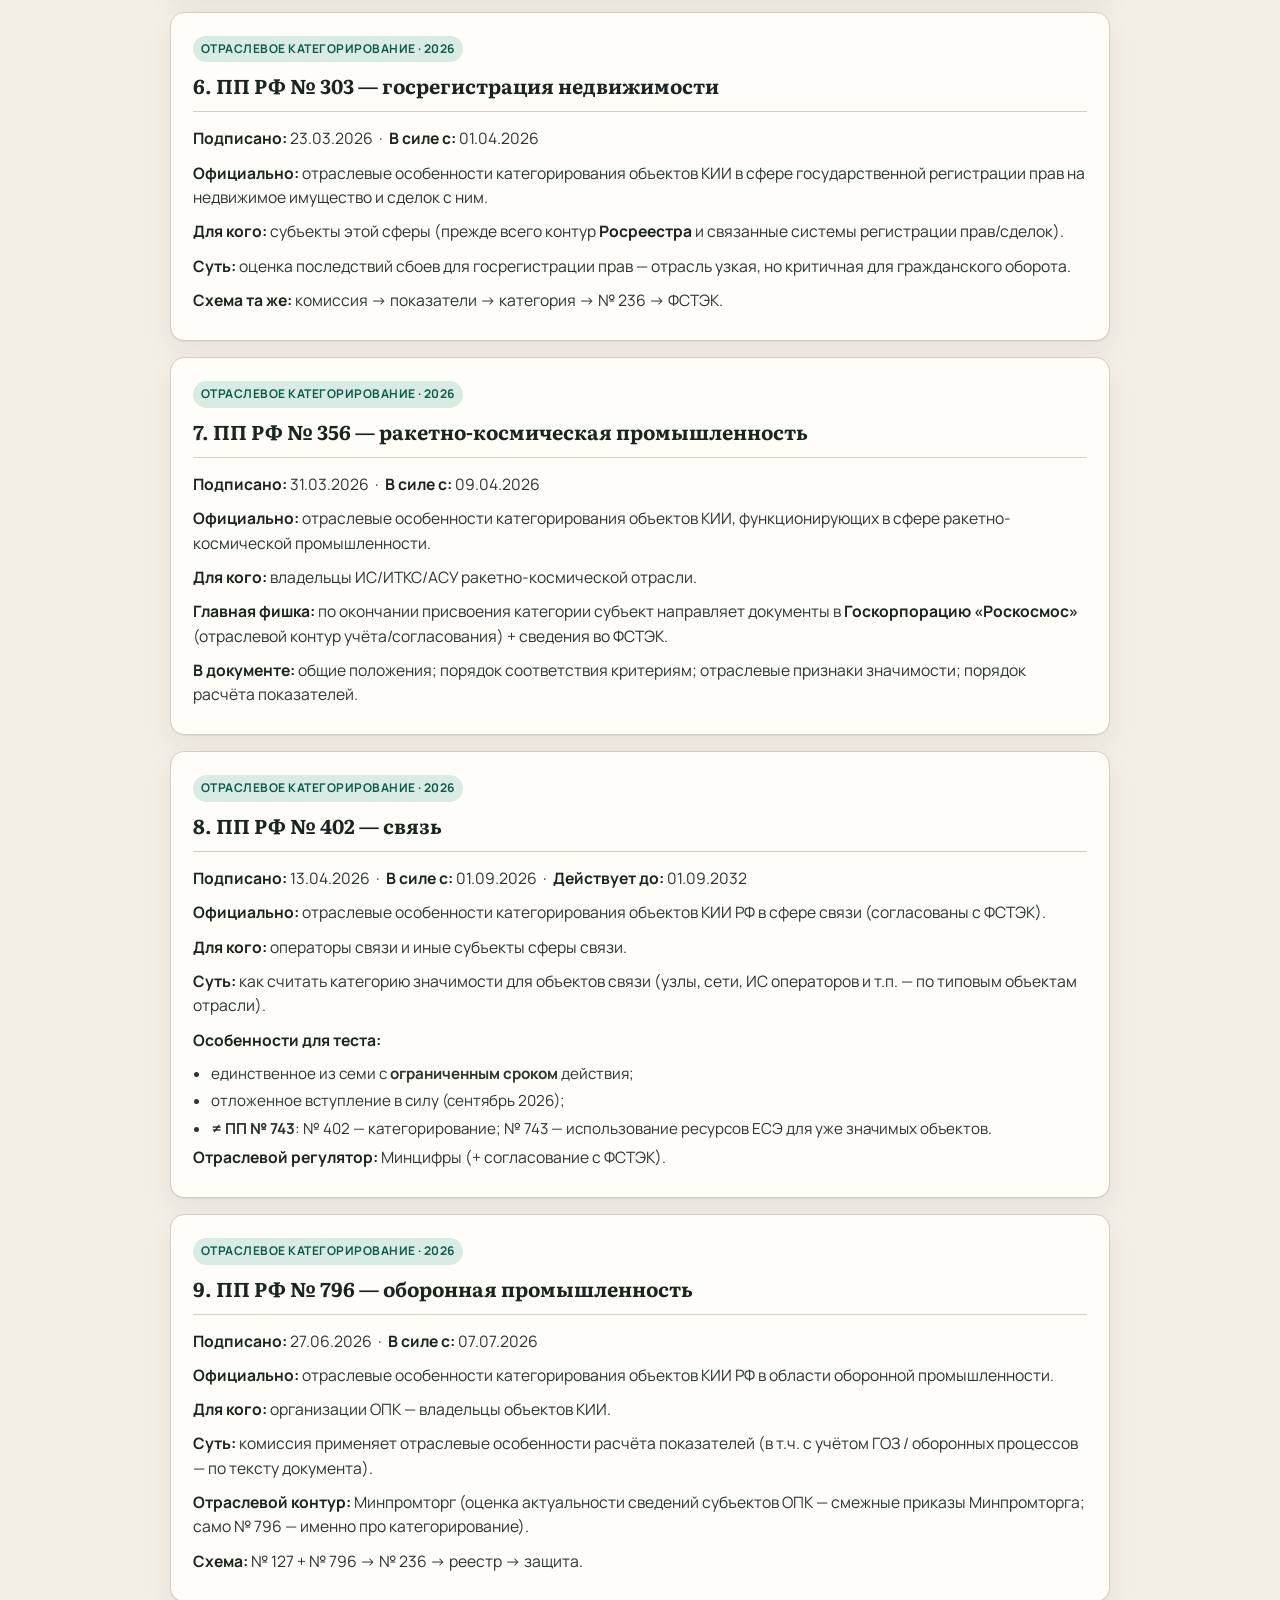
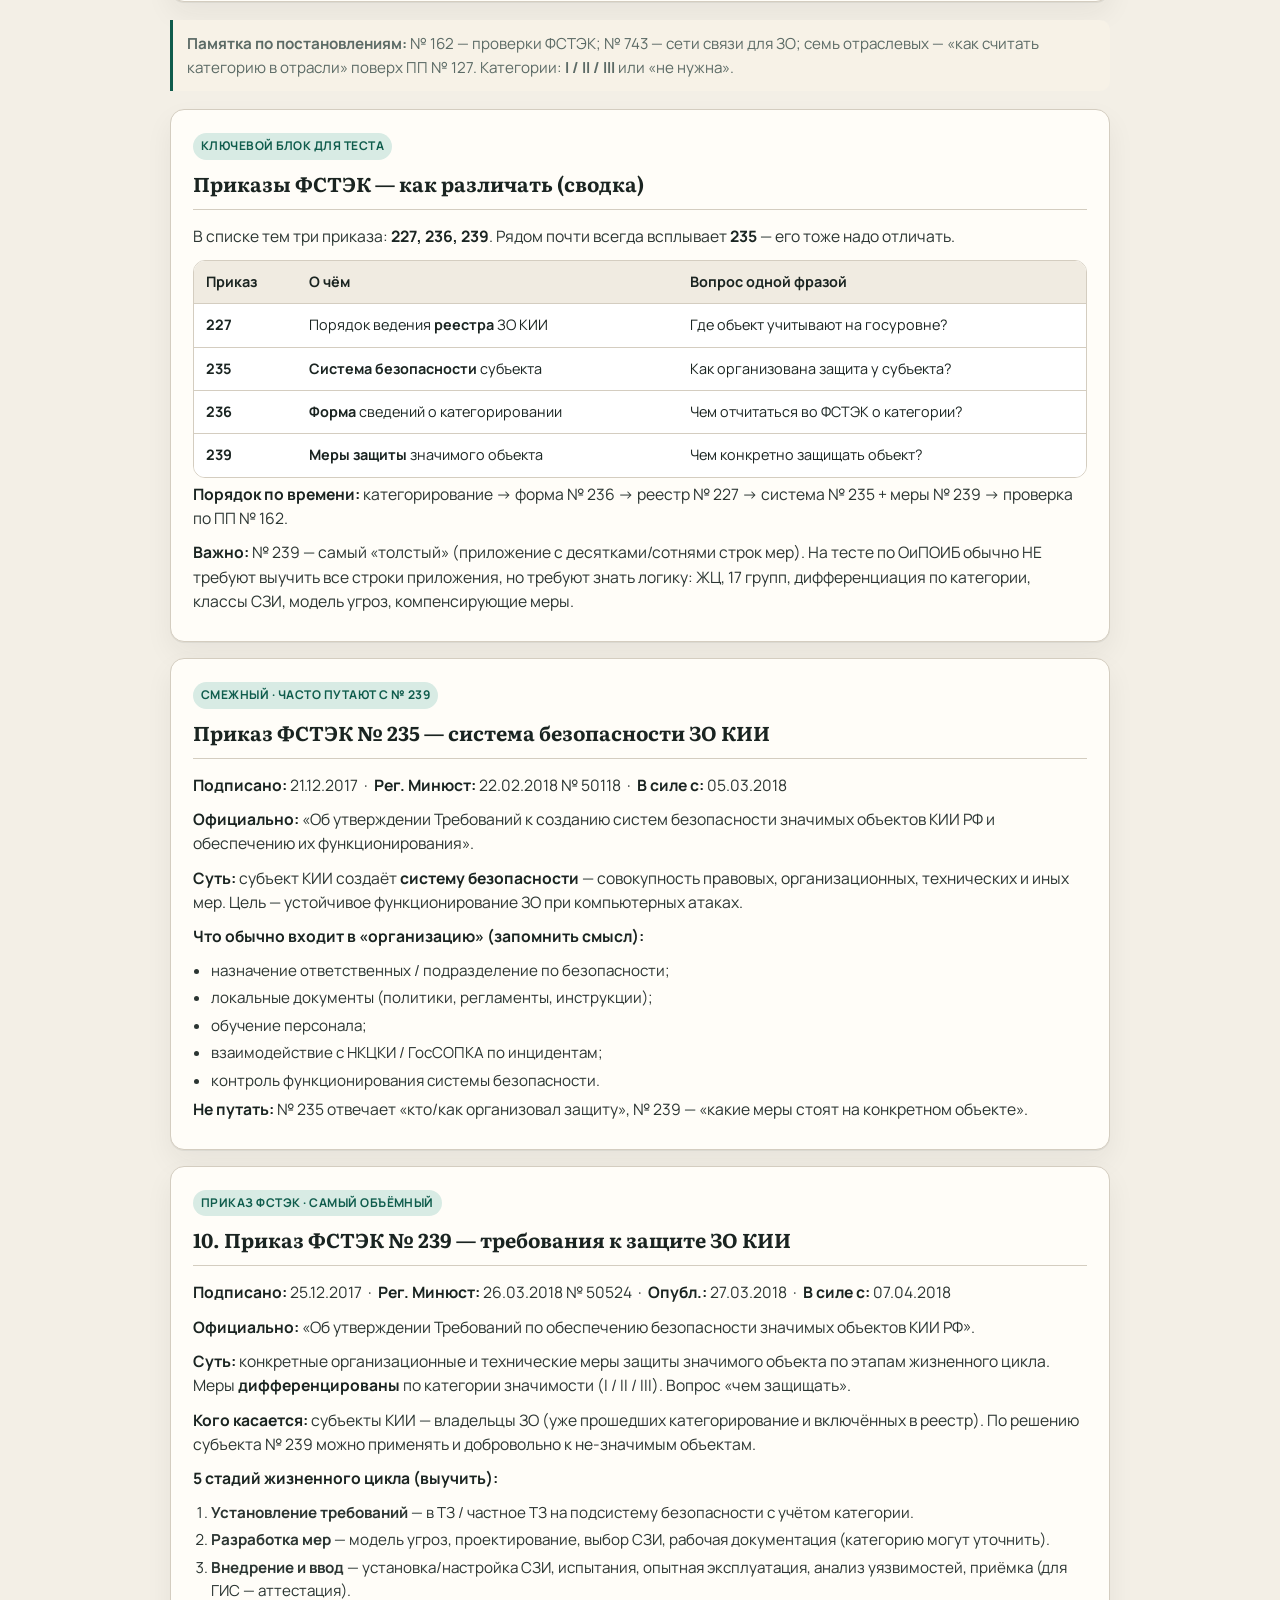
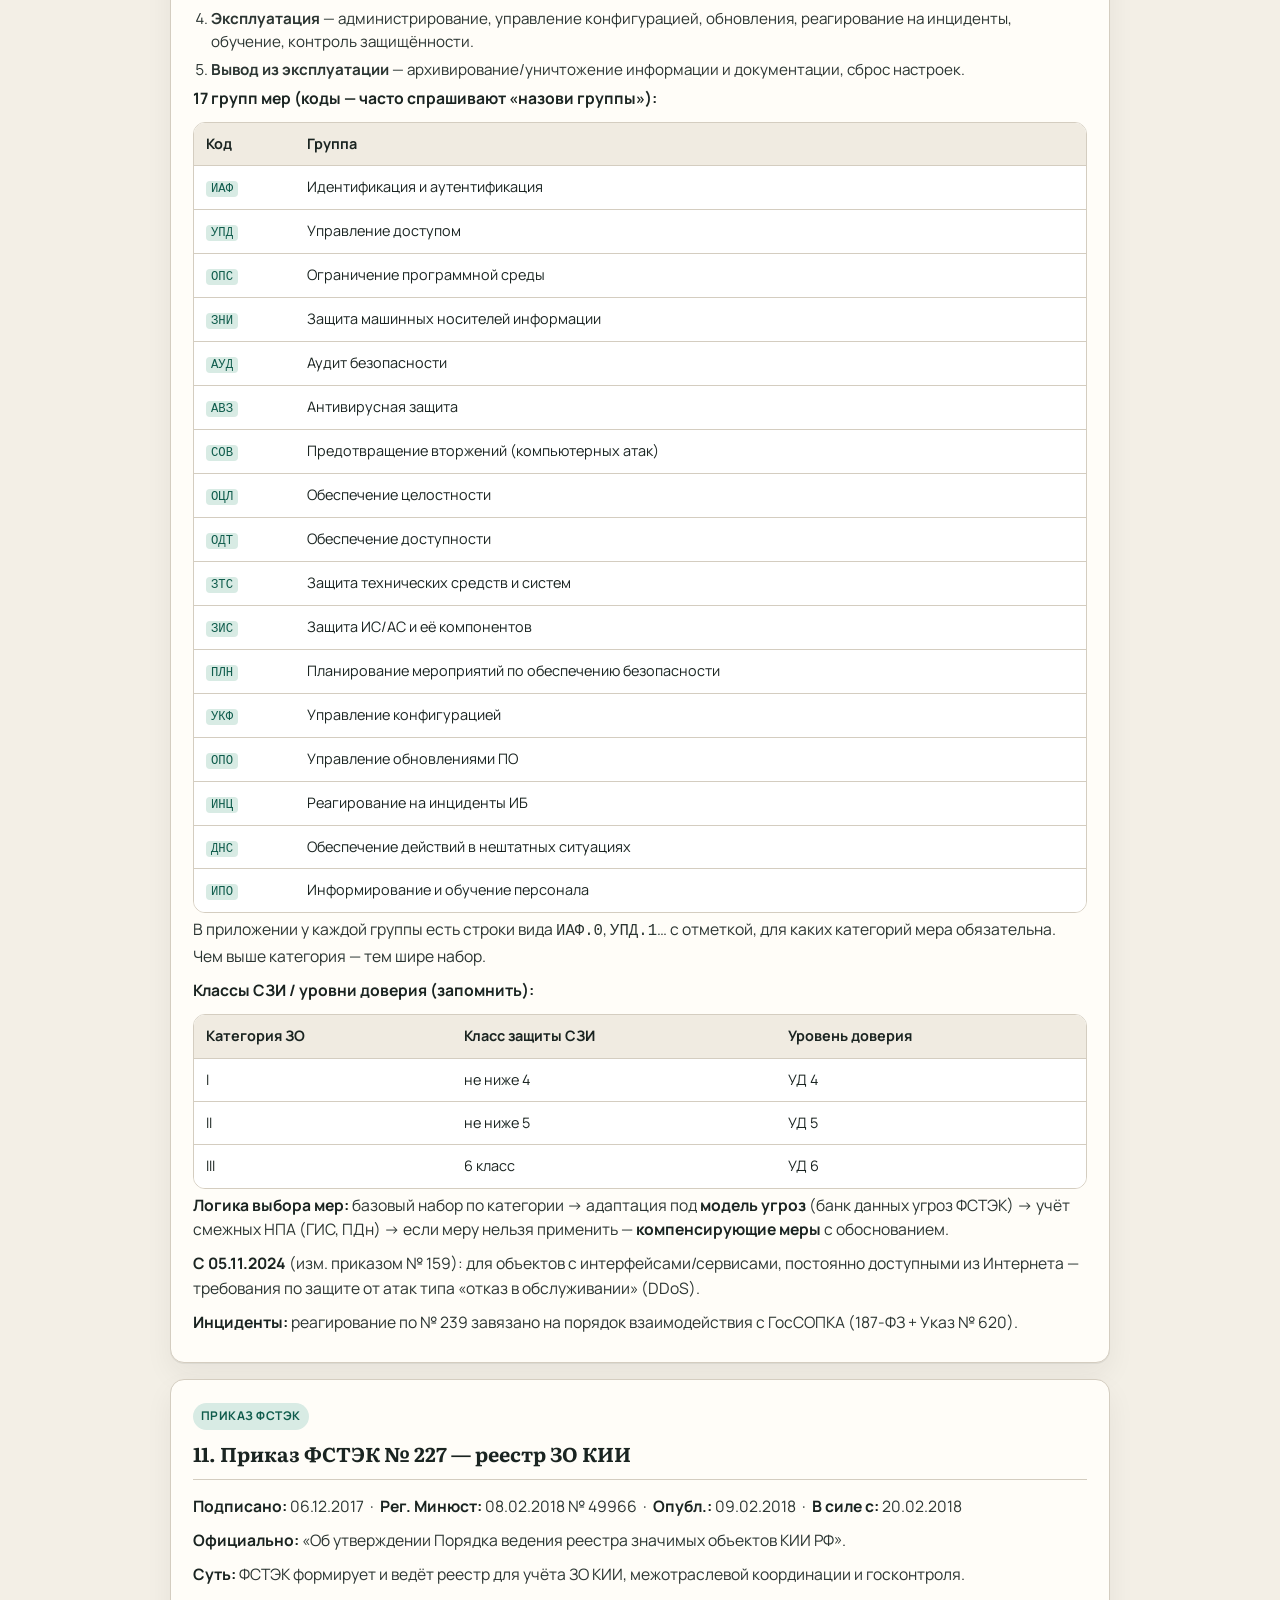
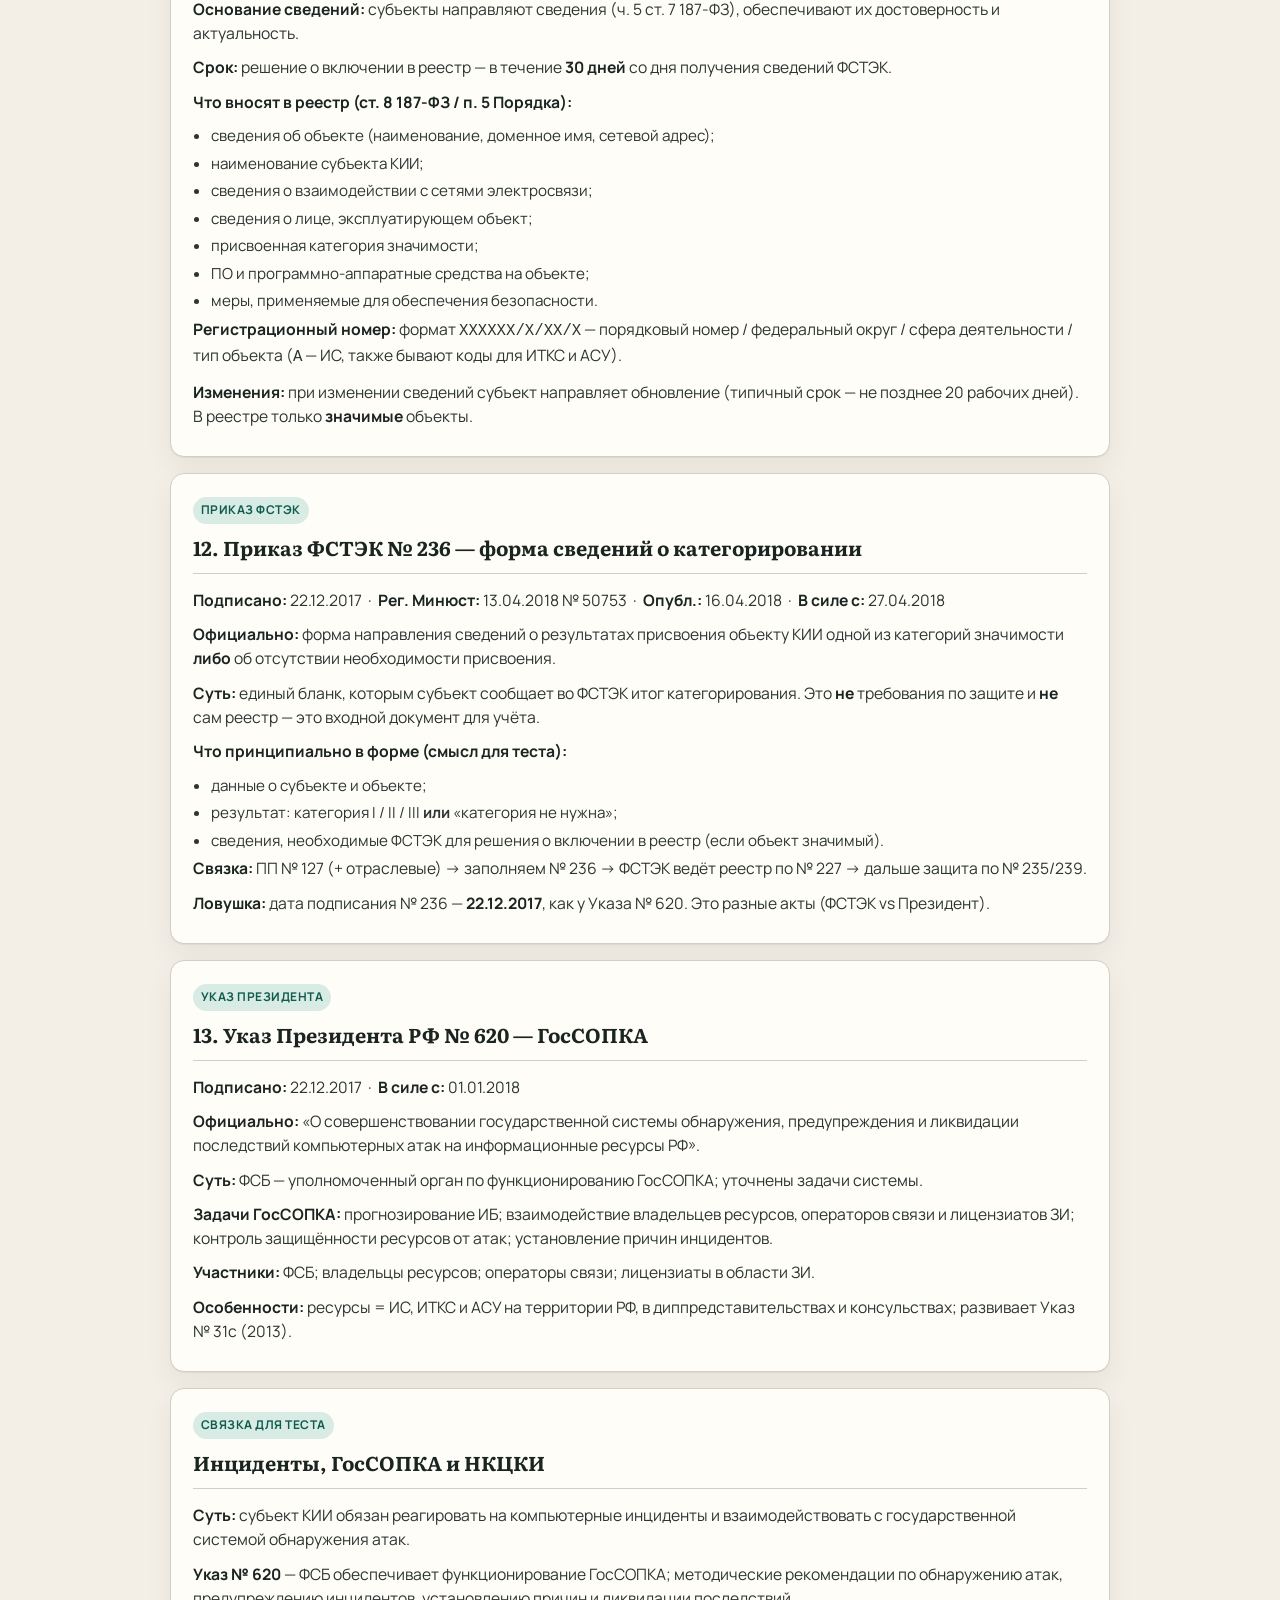
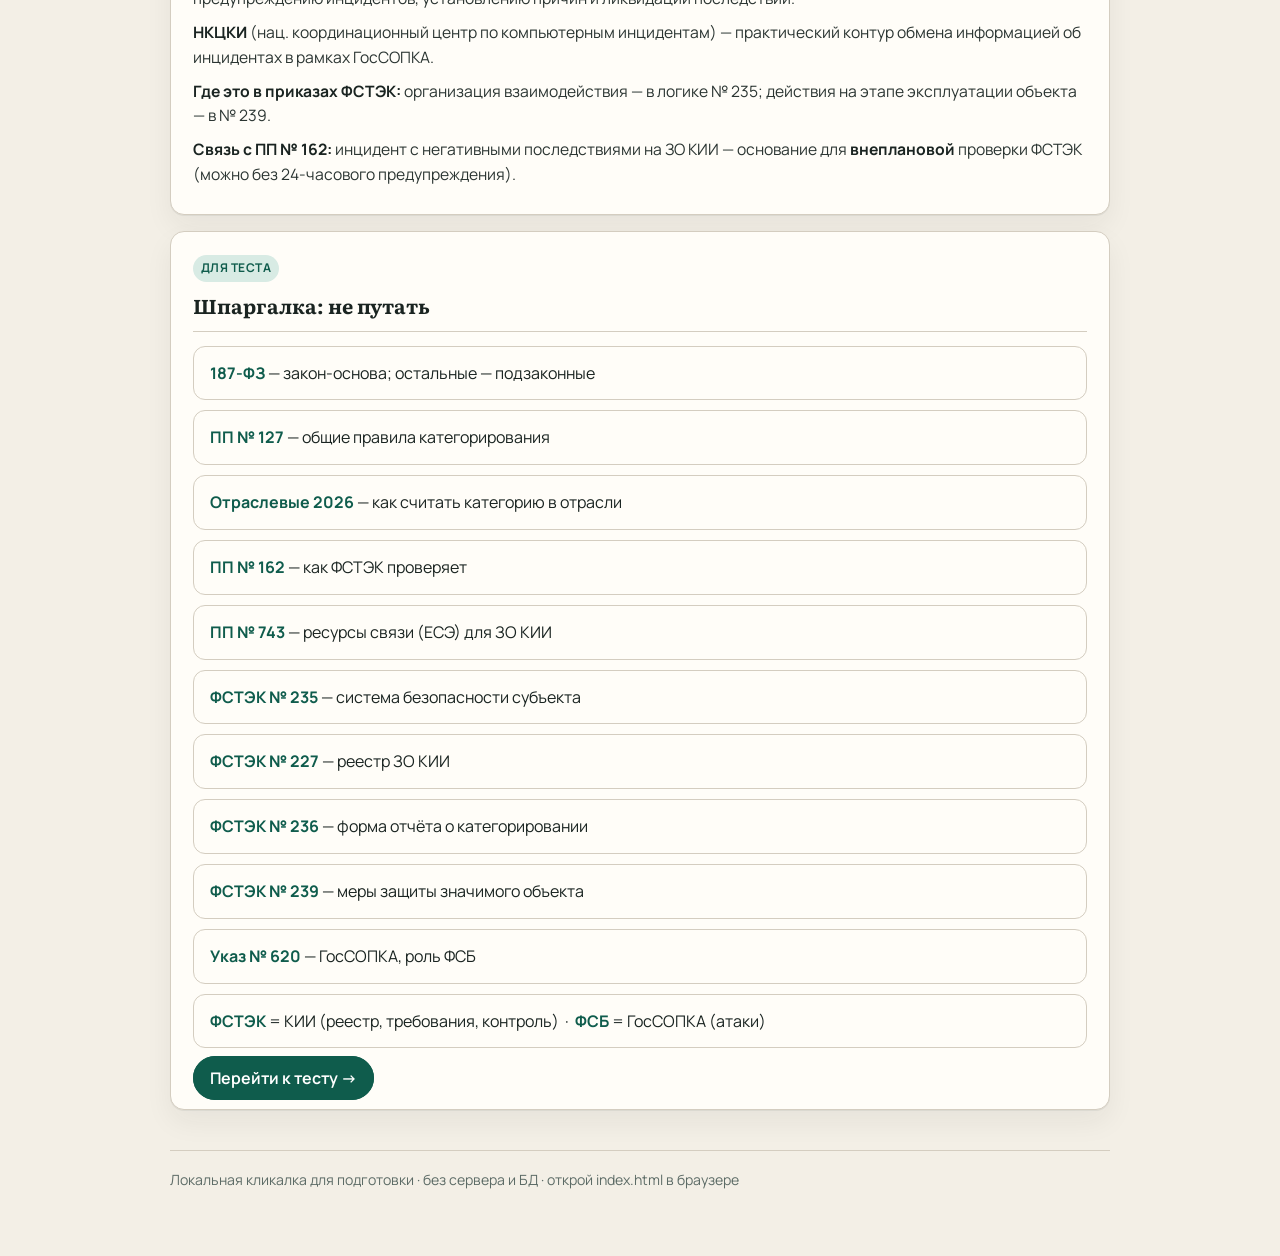
==== commit ac263b29: "Expand Government decrees sections for exam prep Add detailed PP-162/743 coverage, industry categori" ====
--- a/index.html
+++ b/index.html
@@ -78,49 +78,132 @@
       <div class="badge">Не в списке тем, но без него отраслевые не понять</div>
       <h2>ПП РФ № 127 — общие Правила категорирования</h2>
       <p class="field"><b>Подписано:</b> 08.02.2018 &nbsp;·&nbsp; <b>Официально:</b> «Об утверждении Правил категорирования объектов КИИ, а также перечня показателей критериев значимости объектов КИИ и их значений».</p>
-      <p class="field"><b>Суть:</b> общий порядок: комиссия субъекта → оценка объектов по критериям/показателям → присвоение категории или вывод, что категория не нужна → направление сведений во ФСТЭК.</p>
-      <p class="field"><b>Связь с темами семинара:</b> отраслевые ПП № 4, 92, 246, 303, 356, 402, 796 <b>не заменяют</b> № 127, а уточняют, как считать показатели в конкретной отрасли. Форма отчёта — приказ № 236; реестр — № 227.</p>
-      <p class="field"><b>На практике с 2025–2026:</b> сверка с перечнем типовых отраслевых объектов (распоряжение Правительства № 360-р) + отраслевые особенности, если по сфере уже приняты.</p>
+      <p class="field"><b>Суть:</b> общий каркас категорирования для всех сфер.</p>
+      <p class="field"><b>Алгоритм (запомнить):</b></p>
+      <ol class="list-tight">
+        <li>руководитель создаёт постоянно действующую <b>комиссию</b>;</li>
+        <li>определяют перечень объектов субъекта (ИС / ИТКС / АСУ);</li>
+        <li>оценивают по <b>критериям значимости</b> и <b>показателям</b> из перечня к № 127;</li>
+        <li>присваивают категорию I / II / III <b>или</b> фиксируют отсутствие необходимости;</li>
+        <li>направляют сведения во ФСТЭК (форма — приказ № 236).</li>
+      </ol>
+      <p class="field"><b>Связь с темами:</b> отраслевые ПП 2026 <b>не заменяют</b> № 127 — они говорят, <i>какие</i> показатели брать и <i>как</i> считать в отрасли.</p>
+      <p class="field"><b>С 2025–2026:</b> дополнительно сверка с перечнем типовых отраслевых объектов (распоряжение № 360-р).</p>
     </article>
 
     <!-- sector common -->
     <article class="doc" id="sector">
-      <div class="badge">Общая схема</div>
+      <div class="badge">Общая схема · выучить один раз</div>
       <h2>Отраслевые ПП 2026 — что у них общего</h2>
-      <p class="field">У всех семи постановлений (№ 4, 92, 246, 303, 356, 402, 796) одна логика:</p>
-      <p class="field">1) порядок установления соответствия объекта критериям значимости;<br>
-         2) порядок расчёта значений показателей с учётом отраслевой специфики.</p>
-      <p class="field"><b>Не учи семь разных «законов»</b> — учи схему + сферу + 1–2 особенности (ЦБ у № 92, Роскосмос у № 356, срок действия у № 402).</p>
+      <p class="field">Семь постановлений (№ 4, 92, 246, 303, 356, 402, 796) — <b>не семь разных законов</b>, а один шаблон под разные отрасли.</p>
+      <p class="field"><b>Структура у всех примерно такая:</b></p>
+      <ol class="list-tight">
+        <li><b>Общие положения</b> — для кого документ, связь со ст. 7 187-ФЗ и ПП № 127.</li>
+        <li><b>Порядок установления соответствия</b> критериям значимости → присвоение категории I/II/III или вывод, что категория не нужна.</li>
+        <li><b>Порядок расчёта показателей</b> с учётом отраслевых признаков значимости.</li>
+      </ol>
+      <p class="field"><b>Кто проводит:</b> постоянно действующая <b>комиссия по категорированию</b> (создаётся решением руководителя субъекта по ПП № 127). В отраслях в комиссию могут включать представителей отраслевого регулятора (Росатом, Роскосмос и т.п.).</p>
+      <p class="field"><b>Методы расчёта показателей</b> (типичный набор в отраслевых ПП):</p>
+      <ul class="list-tight">
+        <li>экспертный — оценка максимального ущерба от нарушения процессов;</li>
+        <li>аналогий/сравнений — по последствиям атак на похожих объектах;</li>
+        <li>моделирования атак;</li>
+        <li>расчётный — количественная оценка риска.</li>
+      </ul>
+      <p class="field"><b>После категорирования:</b> сведения во ФСТЭК по форме приказа № 236 → реестр № 227 (если объект значимый) → защита № 235/239.</p>
+      <div class="table-wrap">
+        <table class="compact">
+          <thead><tr><th>ПП</th><th>Сфера</th><th>«Фишка» для теста</th><th>В силе с</th></tr></thead>
+          <tbody>
+            <tr><td><b>4</b></td><td>Атом</td><td>Росатом в комиссии / отраслевые показатели</td><td>24.01.2026</td></tr>
+            <tr><td><b>92</b></td><td>Банки / финансы</td><td>согласовано с ФСТЭК + <b>ЦБ</b></td><td>15.02.2026</td></tr>
+            <tr><td><b>246</b></td><td>Наука</td><td>контур Минобрнауки</td><td>15.03.2026</td></tr>
+            <tr><td><b>303</b></td><td>Недвижимость</td><td>контур Росреестра</td><td>01.04.2026</td></tr>
+            <tr><td><b>356</b></td><td>Космос</td><td>документы в <b>Роскосмос</b></td><td>09.04.2026</td></tr>
+            <tr><td><b>402</b></td><td>Связь</td><td>сила с 01.09.2026 <b>до 01.09.2032</b>; ≠ № 743</td><td>01.09.2026</td></tr>
+            <tr><td><b>796</b></td><td>ОПК</td><td>контур Минпромторга</td><td>07.07.2026</td></tr>
+          </tbody>
+        </table>
+      </div>
     </article>
 
     <!-- 162 -->
     <article class="doc" id="pp162">
       <div class="badge">Постановление Правительства</div>
-      <h2>1. ПП РФ № 162</h2>
+      <h2>1. ПП РФ № 162 — госконтроль ЗО КИИ</h2>
       <p class="field"><b>Подписано:</b> 17.02.2018 &nbsp;·&nbsp; <b>В силе с:</b> 01.03.2018</p>
       <p class="field"><b>Официально:</b> «Об утверждении Правил осуществления государственного контроля в области обеспечения безопасности значимых объектов КИИ РФ».</p>
-      <p class="field"><b>Суть:</b> как ФСТЭК проверяет, соблюдают ли субъекты КИИ требования 187-ФЗ и подзаконных актов по ЗО КИИ.</p>
-      <p class="field"><b>Цели:</b> выявить нарушения требований по безопасности ЗО КИИ и обеспечить их устранение.</p>
-      <p class="field"><b>Участники:</b> ФСТЭК и террорганы; субъекты КИИ — владельцы значимых объектов.</p>
-      <p class="field"><b>Особенности:</b> только выездные плановые и внеплановые проверки; плановая — не чаще раз в 3 года; срок плановой ≤ 20 раб. дней, внеплановой ≤ 10; уведомление о плановой ≥ за 3 раб. дня; объекты Минобороны/СВР/ФСБ/ФСО/ГУСП — по согласованию.</p>
-      <p class="field"><b>Основания внеплановой проверки (п. 20):</b><br>
-        а) истёк срок исполнения предписания об устранении нарушения;<br>
-        б) компьютерный инцидент на ЗО КИИ, повлекший негативные последствия;<br>
-        в) приказ органа контроля по поручению Президента / Правительства либо по требованию прокурора.</p>
-      <p class="field"><b>Уведомление о внеплановой:</b> обычно ≥ за 24 часа; по основанию «инцидент» (п. «б») — можно начать <b>незамедлительно</b>.</p>
-      <p class="field"><b>Итог проверки:</b> акт проверки; при нарушениях — предписание об устранении. Форма акта — приказ ФСТЭК № 229 (смежный акт).</p>
+      <p class="field"><b>Правовое основание:</b> п. 2 ч. 2 ст. 6 187-ФЗ.</p>
+      <p class="field"><b>Суть:</b> порядок проверок ФСТЭК: соблюдает ли субъект КИИ требования 187-ФЗ и подзаконных актов в отношении <b>значимых</b> объектов.</p>
+      <p class="field"><b>Кого проверяют:</b> субъекты КИИ, которым ЗО принадлежат на праве собственности, аренды или ином законном основании.</p>
+      <p class="field"><b>Кто проверяет:</b> ФСТЭК и её территориальные органы. Комиссия — обычно ≥ 2 должностных лиц (внеплановая по инциденту может идти одним).</p>
+
+      <p class="field"><b>Виды проверок:</b> только <b>выездные</b> — плановые и внеплановые.</p>
+      <div class="table-wrap">
+        <table class="compact">
+          <thead><tr><th></th><th>Плановая</th><th>Внеплановая</th></tr></thead>
+          <tbody>
+            <tr><td>Периодичность / основание</td><td>не чаще 1 раза в 3 года (от внесения в реестр или от последней плановой)</td><td>три основания (см. ниже)</td></tr>
+            <tr><td>Срок</td><td>≤ 20 раб. дней</td><td>≤ 10 раб. дней</td></tr>
+            <tr><td>Уведомление</td><td>≥ за 3 раб. дня</td><td>≥ за 24 часа; при инциденте — можно сразу</td></tr>
+            <tr><td>План</td><td>ежегодный план до 20 декабря предыдущего года</td><td>приказ органа контроля</td></tr>
+          </tbody>
+        </table>
+      </div>
+      <p class="field">Если субъект работает в нескольких субъектах РФ — срок считают по филиалам, суммарно ≤ <b>60</b> раб. дней.</p>
+
+      <p class="field"><b>Основания внеплановой (п. 20) — выучить:</b></p>
+      <ul class="list-tight">
+        <li>а) истёк срок исполнения <b>предписания</b> об устранении нарушения;</li>
+        <li>б) компьютерный <b>инцидент</b> на ЗО с негативными последствиями;</li>
+        <li>в) приказ по поручению Президента / Правительства либо по требованию <b>прокурора</b>.</li>
+      </ul>
+
+      <p class="field"><b>Особый режим:</b> проверки объектов Минобороны, СВР, ФСБ, ФСО, ГУСП — только по согласованию с их руководителями. В прокуратуру сведения о проверках не направляют (кроме требования прокурора).</p>
+
+      <p class="field"><b>Что нельзя проверяющим (часто на тесте):</b></p>
+      <ul class="list-tight">
+        <li>проверять то, что вне полномочий ФСТЭК;</li>
+        <li>проводить проверку без руководителя субъекта (кроме инцидента по п. «б»);</li>
+        <li>требовать документы не по предмету проверки / изымать оригиналы;</li>
+        <li>превышать сроки;</li>
+        <li>выдавать «предписания за счёт субъекта» на доп. контрольные мероприятия;</li>
+        <li>делать действия с техникой, которые могут <b>остановить</b> работу ЗО КИИ.</li>
+      </ul>
+
+      <p class="field"><b>Итог:</b> акт проверки (форма — приказ ФСТЭК № 229). При нарушениях — <b>предписание</b> со сроком устранения (срок могут учесть с планами модернизации ЗО). Контроль за устранением — обязанность проверяющих.</p>
+      <p class="field"><b>Права субъекта:</b> присутствовать, знакомиться с результатами, давать пояснения, фиксировать согласие/несогласие в акте, обжаловать действия.</p>
     </article>
 
     <!-- 743 -->
     <article class="doc" id="pp743">
       <div class="badge">Постановление Правительства</div>
-      <h2>2. ПП РФ № 743</h2>
+      <h2>2. ПП РФ № 743 — ресурсы ЕСЭ для ЗО КИИ</h2>
       <p class="field"><b>Подписано:</b> 08.06.2019 &nbsp;·&nbsp; <b>В силе с:</b> 01.01.2020</p>
       <p class="field"><b>Официально:</b> «Об утверждении Правил подготовки и использования ресурсов единой сети электросвязи РФ для обеспечения функционирования значимых объектов КИИ».</p>
-      <p class="field"><b>Суть:</b> как готовить и использовать ресурсы ЕСЭ (технологические возможности сетей связи) для работы ЗО КИИ.</p>
-      <p class="field"><b>Цели:</b> устойчивое функционирование ЗО КИИ через приоритетное и безопасное использование ресурсов связи.</p>
-      <p class="field"><b>Участники:</b> субъекты КИИ; операторы связи; Минцифры (разъяснения); ФСТЭК (согласование подключения к ССОП); ФСБ (согласование требований защиты сети).</p>
-      <p class="field"><b>Особенности:</b> приоритет — выделенные сети, сети спецназначения и иные сети вне ССОП; ССОП — при отсутствии техвозможности / для резерва, с согласованием ФСТЭК (кроме случая, когда субъект сам оператор связи в ССОП).</p>
+      <p class="field"><b>Правовое основание:</b> п. 3 ч. 2 ст. 6 187-ФЗ.</p>
+      <p class="field"><b>Суть:</b> как готовить и использовать <b>ресурсы сети электросвязи</b> (= технологические возможности сетей, входящих в ЕСЭ) для работы ЗО КИИ.</p>
+      <p class="field"><b>«Подготовка ресурсов»</b> — создание технологических возможностей сетей, которые потом используют для ЗО.</p>
+
+      <p class="field"><b>Приоритет сетей (важно):</b></p>
+      <ol class="list-tight">
+        <li>выделенные сети связи;</li>
+        <li>сети спецназначения и иные сети для передачи информации электромагнитными системами (не ССОП);</li>
+        <li>сеть связи общего пользования (ССОП) — только если нет техвозможности иных сетей <b>или</b> нужно доп. резервирование.</li>
+      </ol>
+
+      <p class="field"><b>Подключение ЗО к ССОП:</b> субъект согласует со <b>ФСТЭК</b> достаточность средств обеспечения безопасности (порядок согласования — у ФСТЭК). <b>Исключение:</b> согласование не нужно, если субъект КИИ сам оператор связи и даёт услуги в ССОП.</p>
+      <p class="field"><b>До подключения</b> субъект обязан выполнить меры по обеспечению безопасности своих ЗО в полном объёме.</p>
+
+      <p class="field"><b>Обязанности оператора связи при подключении ЗО к ССОП:</b></p>
+      <ul class="list-tight">
+        <li>защита передаваемой информации от НСД;</li>
+        <li>ИБ своей сети, задействованной во взаимодействии ЗО;</li>
+        <li>соответствие средств связи <b>уровням доверия</b> — по требованиям Минцифры, согласованным с ФСБ и ФСТЭК.</li>
+      </ul>
+      <p class="field"><b>Договор:</b> если ресурсы связи не принадлежат субъекту — использование по договору с оператором связи (правила оказания услуг связи / правила присоединения сетей).</p>
+      <p class="field"><b>Кто даёт разъяснения:</b> Минцифры России.</p>
+      <p class="field"><b>Не путать с ПП № 402:</b> № 743 — «как гонять трафик/ресурсы связи для ЗО»; № 402 — «как категорировать объекты КИИ в сфере связи».</p>
     </article>
 
     <!-- 4 -->
@@ -128,10 +211,13 @@
       <div class="badge">Отраслевое категорирование · 2026</div>
       <h2>3. ПП РФ № 4 — атомная энергия</h2>
       <p class="field"><b>Подписано:</b> 16.01.2026 &nbsp;·&nbsp; <b>В силе с:</b> 24.01.2026</p>
-      <p class="field"><b>Официально:</b> отраслевые особенности категорирования объектов КИИ в области атомной энергии.</p>
-      <p class="field"><b>Суть:</b> как считать критерии/показатели значимости с учётом специфики атомной отрасли (дополнение к ПП № 127).</p>
-      <p class="field"><b>Участники:</b> субъекты КИИ атомной сферы; комиссия по категорированию; ФСТЭК.</p>
-      <p class="field"><b>Особенности:</b> не заменяет ПП № 127, а уточняет расчёт для отрасли.</p>
+      <p class="field"><b>Официально:</b> отраслевые особенности категорирования объектов КИИ, функционирующих в области атомной энергии.</p>
+      <p class="field"><b>Для кого:</b> госорганы, госучреждения, российские юрлица — владельцы ИС/ИТКС/АСУ в области атомной энергии, а также юрлица, обеспечивающие взаимодействие таких систем/сетей.</p>
+      <p class="field"><b>База:</b> ст. 7 187-ФЗ + ПП № 127 + этот документ. Часть общих показателей из перечня ПП № 127 <b>не применяется</b>; применяются отраслевые наборы показателей (в т.ч. отдельно для Росатома / ГОЗ).</p>
+      <p class="field"><b>Комиссия:</b> постоянно действующая; по решению руководителя в состав могут включать представителей <b>Росатома</b> и связанных организаций (по согласованию).</p>
+      <p class="field"><b>Отраслевые признаки значимости</b> (пример логики): опасные факторы оборудования/сырья, зона поражения, влияние на жизнеобеспечение населения, сценарии атак и прошлые инциденты.</p>
+      <p class="field"><b>Методы расчёта:</b> экспертный, аналогий, моделирования, расчётный — в зависимости от показателя и типа объекта.</p>
+      <p class="field"><b>После:</b> результат → форма № 236 → ФСТЭК.</p>
     </article>
 
     <!-- 92 -->
@@ -139,10 +225,11 @@
       <div class="badge">Отраслевое категорирование · 2026</div>
       <h2>4. ПП РФ № 92 — банки и финансы</h2>
       <p class="field"><b>Подписано:</b> 06.02.2026 &nbsp;·&nbsp; <b>В силе с:</b> 15.02.2026</p>
-      <p class="field"><b>Официально:</b> отраслевые особенности категорирования в банковской сфере и иных сферах финансового рынка.</p>
-      <p class="field"><b>Суть:</b> отраслевой порядок оценки объектов КИИ банков и НФО.</p>
-      <p class="field"><b>Участники:</b> субъекты финансового рынка; ФСТЭК; Банк России (документ согласован с ФСТЭК и ЦБ).</p>
-      <p class="field"><b>Особенности:</b> двойное согласование ФСТЭК + ЦБ; после подтверждения ФСТЭК сведения уходят и в Банк России.</p>
+      <p class="field"><b>Официально:</b> отраслевые особенности категорирования объектов КИИ РФ в банковской сфере и иных сферах финансового рынка.</p>
+      <p class="field"><b>Для кого:</b> кредитные организации, НФО и иные субъекты финансового рынка, у которых есть объекты КИИ.</p>
+      <p class="field"><b>Главная фишка:</b> утверждено <b>по согласованию с ФСТЭК и Банком России</b>. После пересмотра/подтверждения категорий сведения идут во ФСТЭК, затем (часто как обязательная отчётность) — в контур <b>ЦБ</b>.</p>
+      <p class="field"><b>Что регулирует:</b> какие показатели применять, как считать масштаб последствий для финсектора (сбои платежей, доступность сервисов и т.п. — по отраслевой методике документа).</p>
+      <p class="field"><b>Связка:</b> ПП № 127 + № 92 → № 236 → реестр № 227 → защита № 239. Контроль ИБ в банках дополнительно пересекается с требованиями ЦБ (это смежный контур, не путать с самим № 92).</p>
     </article>
 
     <!-- 246 -->
@@ -150,9 +237,11 @@
       <div class="badge">Отраслевое категорирование · 2026</div>
       <h2>5. ПП РФ № 246 — наука</h2>
       <p class="field"><b>Подписано:</b> 07.03.2026 &nbsp;·&nbsp; <b>В силе с:</b> 15.03.2026</p>
-      <p class="field"><b>Официально:</b> отраслевые особенности категорирования объектов КИИ в сфере науки.</p>
-      <p class="field"><b>Суть:</b> правила оценки ИС/сетей/АСУ научных организаций.</p>
-      <p class="field"><b>Участники:</b> субъекты сферы науки; ФСТЭК; Минобрнауки (отраслевой контур).</p>
+      <p class="field"><b>Официально:</b> отраслевые особенности категорирования объектов КИИ РФ в сфере науки.</p>
+      <p class="field"><b>Для кого:</b> научные организации, вузы и иные субъекты сферы науки с ИС/ИТКС/АСУ.</p>
+      <p class="field"><b>Суть:</b> комиссия считает показатели значимости с учётом научной специфики (исследования, данные, инфраструктура науки).</p>
+      <p class="field"><b>Отраслевой контур:</b> Минобрнауки (ранее были методрекомендации по категорированию в науке — постановление делает отраслевой порядок обязательным НПА).</p>
+      <p class="field"><b>Помнить:</b> без № 246 категорирование всё равно идёт по № 127; № 246 уточняет расчёт.</p>
     </article>
 
     <!-- 303 -->
@@ -160,9 +249,10 @@
       <div class="badge">Отраслевое категорирование · 2026</div>
       <h2>6. ПП РФ № 303 — госрегистрация недвижимости</h2>
       <p class="field"><b>Подписано:</b> 23.03.2026 &nbsp;·&nbsp; <b>В силе с:</b> 01.04.2026</p>
-      <p class="field"><b>Официально:</b> отраслевые особенности категорирования в сфере госрегистрации прав на недвижимое имущество и сделок с ним.</p>
-      <p class="field"><b>Суть:</b> отраслевой расчёт категорий для объектов этой сферы (в т.ч. контур Росреестра).</p>
-      <p class="field"><b>Участники:</b> субъекты сферы; ФСТЭК.</p>
+      <p class="field"><b>Официально:</b> отраслевые особенности категорирования объектов КИИ в сфере государственной регистрации прав на недвижимое имущество и сделок с ним.</p>
+      <p class="field"><b>Для кого:</b> субъекты этой сферы (прежде всего контур <b>Росреестра</b> и связанные системы регистрации прав/сделок).</p>
+      <p class="field"><b>Суть:</b> оценка последствий сбоев для госрегистрации прав — отрасль узкая, но критичная для гражданского оборота.</p>
+      <p class="field"><b>Схема та же:</b> комиссия → показатели → категория → № 236 → ФСТЭК.</p>
     </article>
 
     <!-- 356 -->
@@ -170,20 +260,27 @@
       <div class="badge">Отраслевое категорирование · 2026</div>
       <h2>7. ПП РФ № 356 — ракетно-космическая промышленность</h2>
       <p class="field"><b>Подписано:</b> 31.03.2026 &nbsp;·&nbsp; <b>В силе с:</b> 09.04.2026</p>
-      <p class="field"><b>Официально:</b> отраслевые особенности категорирования объектов КИИ ракетно-космической промышленности.</p>
-      <p class="field"><b>Суть:</b> отраслевые признаки значимости и расчёт показателей для космической отрасли.</p>
-      <p class="field"><b>Участники:</b> субъекты отрасли; Роскосмос (направление документов по итогам); ФСТЭК.</p>
+      <p class="field"><b>Официально:</b> отраслевые особенности категорирования объектов КИИ, функционирующих в сфере ракетно-космической промышленности.</p>
+      <p class="field"><b>Для кого:</b> владельцы ИС/ИТКС/АСУ ракетно-космической отрасли.</p>
+      <p class="field"><b>Главная фишка:</b> по окончании присвоения категории субъект направляет документы в <b>Госкорпорацию «Роскосмос»</b> (отраслевой контур учёта/согласования) + сведения во ФСТЭК.</p>
+      <p class="field"><b>В документе:</b> общие положения; порядок соответствия критериям; отраслевые признаки значимости; порядок расчёта показателей.</p>
     </article>
 
     <!-- 402 -->
     <article class="doc" id="pp402">
       <div class="badge">Отраслевое категорирование · 2026</div>
       <h2>8. ПП РФ № 402 — связь</h2>
-      <p class="field"><b>Подписано:</b> 13.04.2026 &nbsp;·&nbsp; <b>В силе с:</b> 01.09.2026 &nbsp;·&nbsp; <b>До:</b> 01.09.2032</p>
-      <p class="field"><b>Официально:</b> отраслевые особенности категорирования объектов КИИ в сфере связи.</p>
-      <p class="field"><b>Суть:</b> как категорировать объекты КИИ операторов и субъектов сферы связи.</p>
-      <p class="field"><b>Участники:</b> субъекты сферы связи; ФСТЭК; Минцифры.</p>
-      <p class="field"><b>Особенности:</b> единственное из списка с ограниченным сроком действия; не путать с ПП № 743 (ресурсы ЕСЭ, а не категорирование).</p>
+      <p class="field"><b>Подписано:</b> 13.04.2026 &nbsp;·&nbsp; <b>В силе с:</b> 01.09.2026 &nbsp;·&nbsp; <b>Действует до:</b> 01.09.2032</p>
+      <p class="field"><b>Официально:</b> отраслевые особенности категорирования объектов КИИ РФ в сфере связи (согласованы с ФСТЭК).</p>
+      <p class="field"><b>Для кого:</b> операторы связи и иные субъекты сферы связи.</p>
+      <p class="field"><b>Суть:</b> как считать категорию значимости для объектов связи (узлы, сети, ИС операторов и т.п. — по типовым объектам отрасли).</p>
+      <p class="field"><b>Особенности для теста:</b></p>
+      <ul class="list-tight">
+        <li>единственное из семи с <b>ограниченным сроком</b> действия;</li>
+        <li>отложенное вступление в силу (сентябрь 2026);</li>
+        <li><b>≠ ПП № 743</b>: № 402 — категорирование; № 743 — использование ресурсов ЕСЭ для уже значимых объектов.</li>
+      </ul>
+      <p class="field"><b>Отраслевой регулятор:</b> Минцифры (+ согласование с ФСТЭК).</p>
     </article>
 
     <!-- 796 -->
@@ -191,15 +288,17 @@
       <div class="badge">Отраслевое категорирование · 2026</div>
       <h2>9. ПП РФ № 796 — оборонная промышленность</h2>
       <p class="field"><b>Подписано:</b> 27.06.2026 &nbsp;·&nbsp; <b>В силе с:</b> 07.07.2026</p>
-      <p class="field"><b>Официально:</b> отраслевые особенности категорирования объектов КИИ в области оборонной промышленности.</p>
-      <p class="field"><b>Суть:</b> отраслевой порядок категорирования для ОПК.</p>
-      <p class="field"><b>Участники:</b> субъекты ОПК; ФСТЭК; Минпромторг (отраслевой контур).</p>
+      <p class="field"><b>Официально:</b> отраслевые особенности категорирования объектов КИИ РФ в области оборонной промышленности.</p>
+      <p class="field"><b>Для кого:</b> организации ОПК — владельцы объектов КИИ.</p>
+      <p class="field"><b>Суть:</b> комиссия применяет отраслевые особенности расчёта показателей (в т.ч. с учётом ГОЗ / оборонных процессов — по тексту документа).</p>
+      <p class="field"><b>Отраслевой контур:</b> Минпромторг (оценка актуальности сведений субъектов ОПК — смежные приказы Минпромторга; само № 796 — именно про категорирование).</p>
+      <p class="field"><b>Схема:</b> № 127 + № 796 → № 236 → реестр → защита.</p>
     </article>
 
     <div class="note">
-      <b>Отраслевые ПП № 4, 92, 246, 303, 356, 402, 796</b> — все про одно и то же по смыслу:
-      уточняют категорирование в отрасли. Категории: <b>I / II / III</b> (I — наивысшая)
-      либо отсутствие необходимости присвоения. Общие правила — ПП № 127.
+      <b>Памятка по постановлениям:</b> № 162 — проверки ФСТЭК; № 743 — сети связи для ЗО;
+      семь отраслевых — «как считать категорию в отрасли» поверх ПП № 127.
+      Категории: <b>I / II / III</b> или «не нужна».
     </div>
 
     <!-- FSTEK overview -->
